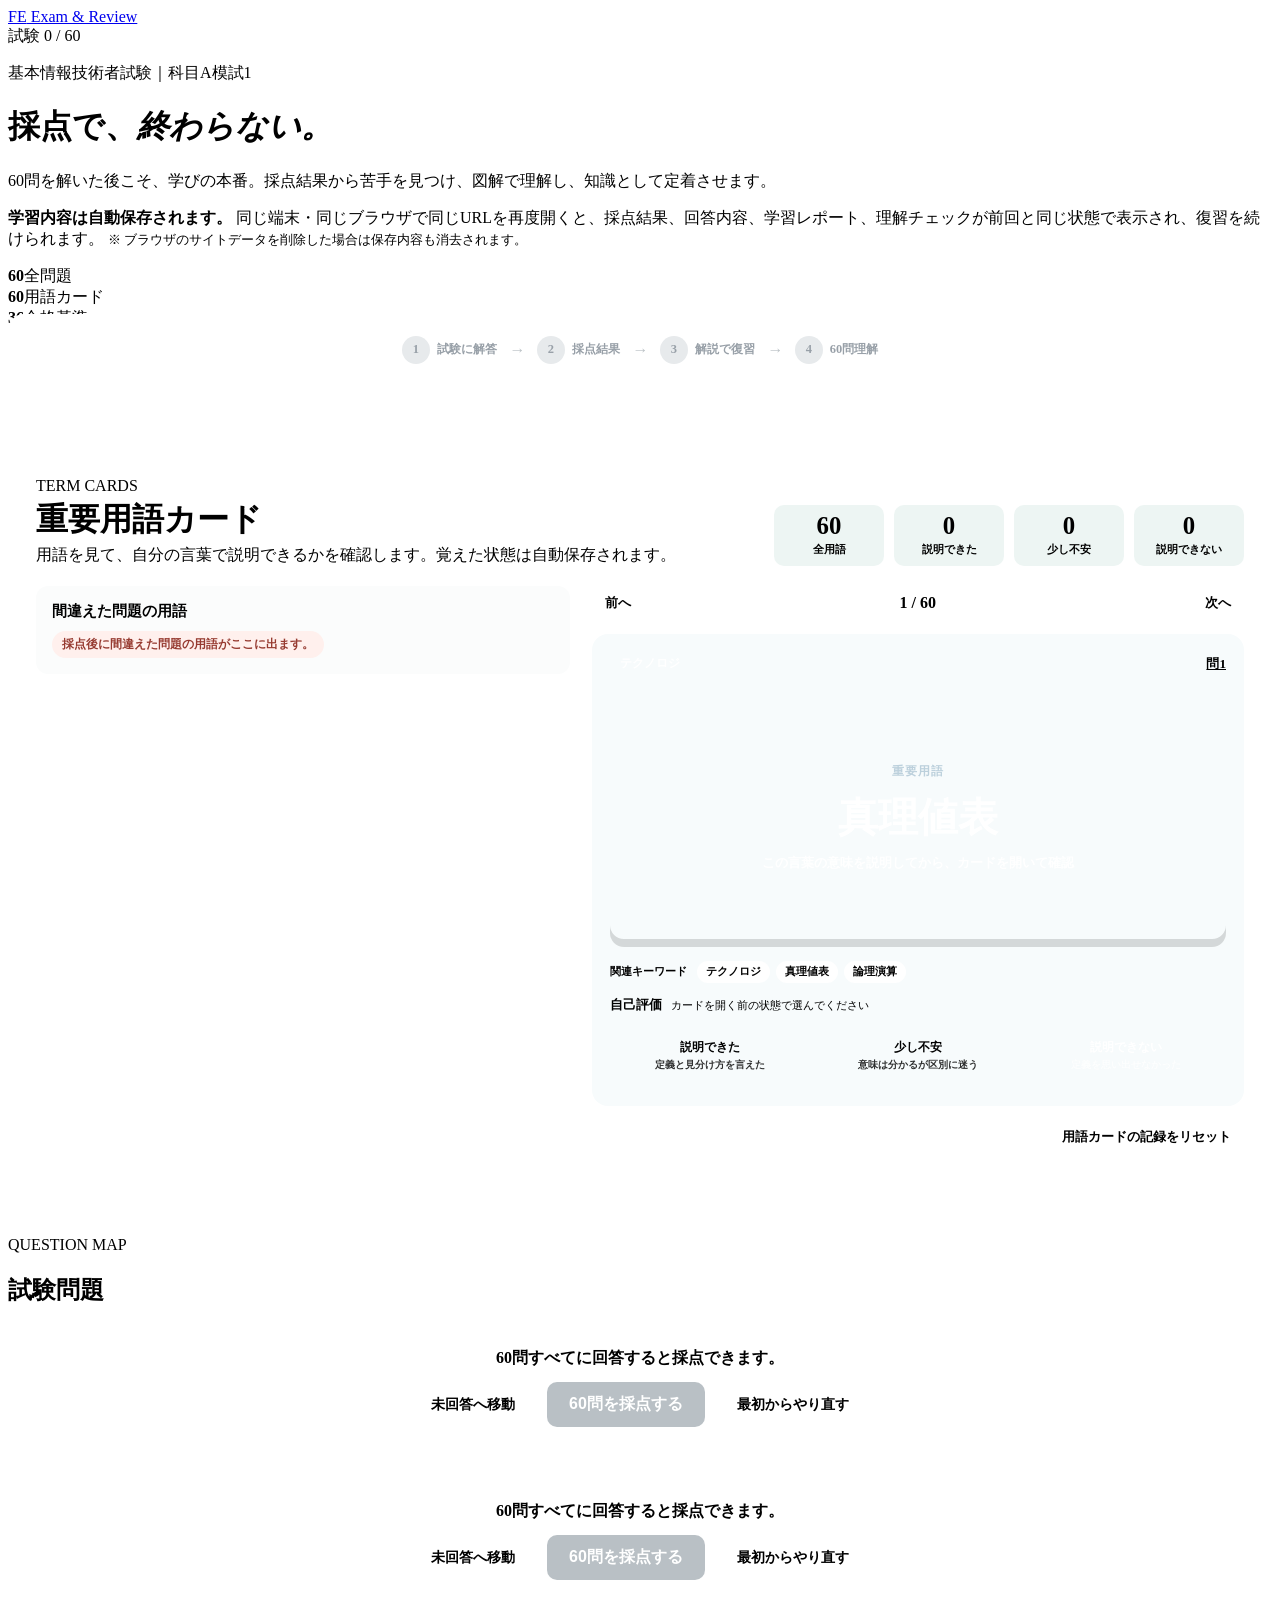
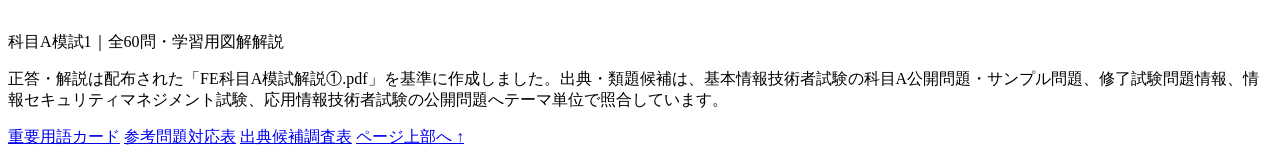
==== index.html @ b124db98 "Add files via upload" ====
<!doctype html>
<html lang="ja">
<head>
  <meta charset="utf-8">
  <meta name="viewport" content="width=device-width, initial-scale=1">
  <meta name="description" content="科目A模試1・全60問の試験演習、図解解説、重要用語カード、出典分析">
  <meta property="og:image" content="/og.png">
  <meta name="twitter:card" content="summary_large_image">
  <title>科目A模試1｜試験＆図解復習</title>
  <link rel="stylesheet" href="styles.css?v=20260730-1">
  <link rel="stylesheet" href="visuals.css?v=20260730-1">
  <link rel="stylesheet" href="flow.css?v=20260730-1">
  <link rel="stylesheet" href="report.css?v=20260730-1">
  <link rel="stylesheet" href="terms.css?v=20260730-1">
</head>
<body>
  <header class="hero">
    <nav class="topbar">
      <a class="brand" href="#top"><span>FE</span> Exam & Review</a>
      <div class="progress-wrap" aria-label="進捗">
        <span id="progressText">試験 0 / 60</span>
        <div class="progress"><i id="progressBar"></i></div>
      </div>
    </nav>
    <div class="hero-inner" id="top">
      <p class="eyebrow">基本情報技術者試験｜科目A模試1</p>
      <h1>採点で、<em>終わらない。</em></h1>
      <p class="lead">60問を解いた後こそ、学びの本番。採点結果から苦手を見つけ、図解で理解し、知識として定着させます。</p>
      <p class="save-note">
        <strong>学習内容は自動保存されます。</strong>
        同じ端末・同じブラウザで同じURLを再度開くと、採点結果、回答内容、学習レポート、理解チェックが前回と同じ状態で表示され、復習を続けられます。
        <small>※ ブラウザのサイトデータを削除した場合は保存内容も消去されます。</small>
      </p>
      <div class="hero-stats">
        <div><strong>60</strong><span>全問題</span></div>
        <div><strong>60</strong><span>用語カード</span></div>
        <div><strong>36</strong><span>合格基準</span></div>
        <div><strong>90</strong><span>試験時間（分）</span></div>
      </div>
    </div>
  </header>

  <main>
    <section id="resultsTop" class="phase-panel">
      <div id="phaseSteps" class="phase-steps">
        <div data-step="exam"><b>1</b><span>試験に解答</span></div>
        <i>→</i>
        <div data-step="score"><b>2</b><span>採点結果</span></div>
        <i>→</i>
        <div data-step="review"><b>3</b><span>解説で復習</span></div>
        <i>→</i>
        <div data-step="complete"><b>4</b><span>60問理解</span></div>
      </div>
      <div id="phaseMessage" class="phase-message"></div>
      <div class="phase-actions retry-grade-area" hidden>
        <button class="primary" type="button" data-action="retry-grade">再回答を採点する</button>
      </div>
      <div id="scoreSummary" class="score-summary" hidden></div>
      <div id="answerLegend" class="answer-legend" hidden>
        <span><i class="correct"></i>緑：正解</span>
        <span><i class="wrong"></i>赤：不正解</span>
        <span><i class="understood"></i>枠線：理解チェック済み</span>
      </div>
    </section>

    <section id="learningReport" class="learning-report" hidden>
      <div class="report-heading">
        <p class="section-kicker">FIRST ATTEMPT REPORT</p>
        <h2>初回採点の学習レポート</h2>
        <p id="reportDate"></p>
      </div>
      <div class="report-grid">
        <section><h3>分野別正答率</h3><div id="fieldStats" class="field-stats"></div></section>
        <section class="strength-card"><h3>得意分野・苦手分野</h3><div id="strengthWeakness"></div></section>
      </div>
      <section class="retest-card">
        <h3>1週間後にもう一度解きたい問題</h3>
        <p id="retestDate"></p>
        <div id="retestQuestions" class="retest-questions"></div>
      </section>
      <section class="keywords-card">
        <h3>この試験問題で覚えたい重要ワード</h3>
        <div id="importantWords" class="important-words"></div>
      </section>
    </section>

    <section id="reviewToolbar" class="toolbar" aria-label="復習問題の絞り込み" hidden>
      <label class="search"><span>⌕</span><input id="searchInput" type="search" placeholder="用語・問題番号で検索"></label>
      <div id="filters" class="filters"></div>
      <label class="toggle"><input id="onlyUnlearned" type="checkbox"><span>未理解だけ</span></label>
    </section>

    <section id="termLearning" class="term-learning">
      <div class="term-head">
        <div>
          <p class="section-kicker">TERM CARDS</p>
          <h2>重要用語カード</h2>
          <p>用語を見て、自分の言葉で説明できるかを確認します。覚えた状態は自動保存されます。</p>
        </div>
        <div id="termStats" class="term-stats" aria-label="用語カードの進捗"></div>
      </div>
      <div class="term-tools" hidden>
        <label class="search"><span>⌕</span><input id="termSearch" type="search" placeholder="用語・説明・タグで検索"></label>
        <div id="termFilters" class="term-filters"></div>
      </div>
      <div class="term-layout">
        <aside class="term-side">
          <section class="term-weak">
            <h3>間違えた問題の用語</h3>
            <div id="termWeakLinks" class="term-weak-links"></div>
          </section>
        </aside>
        <section class="term-study" aria-label="用語カード学習">
          <div class="term-nav">
            <button id="termPrev" type="button">前へ</button>
            <span id="termPosition"></span>
            <button id="termNext" type="button">次へ</button>
          </div>
          <div id="termCard" class="term-card"></div>
          <button id="termReset" class="term-reset" type="button">用語カードの記録をリセット</button>
        </section>
      </div>
    </section>

    <section class="overview">
      <div><p class="section-kicker">QUESTION MAP</p><h2 id="listTitle">試験問題</h2></div>
      <div id="questionMap" class="question-map" aria-label="問題番号一覧"></div>
    </section>

    <section class="exam-control-area" data-exam-controls>
      <p data-exam-message>60問すべてに回答すると採点できます。</p>
      <div class="exam-control-buttons">
        <button type="button" data-action="unanswered">未回答へ移動</button>
        <button class="primary" type="button" data-action="submit" disabled>60問を採点する</button>
        <button type="button" data-action="reset">最初からやり直す</button>
      </div>
    </section>

    <section id="questions" class="questions"></section>
    <p id="emptyState" class="empty" hidden>条件に一致する問題がありません。</p>
    <section class="exam-control-area retry-grade-area" hidden>
      <p>再回答を選び終えたら採点してください。</p>
      <div class="exam-control-buttons">
        <button class="primary" type="button" data-action="retry-grade">再回答を採点する</button>
      </div>
    </section>
    <section class="exam-control-area" data-exam-controls>
      <p data-exam-message>60問すべてに回答すると採点できます。</p>
      <div class="exam-control-buttons">
        <button type="button" data-action="unanswered">未回答へ移動</button>
        <button class="primary" type="button" data-action="submit" disabled>60問を採点する</button>
        <button type="button" data-action="reset">最初からやり直す</button>
      </div>
    </section>
  </main>

  <footer>
    <div class="footer-notes">
      <p>科目A模試1｜全60問・学習用図解解説</p>
      <p class="source-note">正答・解説は配布された「FE科目A模試解説①.pdf」を基準に作成しました。出典・類題候補は、基本情報技術者試験の科目A公開問題・サンプル問題、修了試験問題情報、情報セキュリティマネジメント試験、応用情報技術者試験の公開問題へテーマ単位で照合しています。</p>
    </div>
    <div class="footer-links">
      <a href="#termLearning">重要用語カード</a>
      <a href="reference-map.html">参考問題対応表</a>
      <a href="source-map.html">出典候補調査表</a>
      <a href="#top">ページ上部へ ↑</a>
    </div>
  </footer>

  <template id="questionTemplate">
    <article class="question-card">
      <div class="card-head">
        <div class="number"></div>
        <div class="heading"><p class="meta"></p><h2></h2></div>
        <label class="understand-check"><input type="checkbox"><span>理解できた</span></label>
      </div>
      <section class="problem-panel">
        <div class="problem-label"><span>問題</span><small>問題文・選択肢・図表</small></div>
        <img loading="lazy" alt="">
      </section>
      <fieldset class="answer-input">
        <legend>あなたの解答</legend>
        <label><input type="radio" value="ア"><span>ア</span></label>
        <label><input type="radio" value="イ"><span>イ</span></label>
        <label><input type="radio" value="ウ"><span>ウ</span></label>
        <label><input type="radio" value="エ"><span>エ</span></label>
      </fieldset>
      <div class="result-line"></div>
      <section class="review-content">
        <div class="answer-strip"><span>正解</span><strong></strong><p></p></div>
        <div class="card-grid">
          <div class="explanation">
            <h3>なぜこの答えになる？</h3>
            <p class="summary"></p>
            <ol class="reasoning"></ol>
            <div class="trap"><h3>ひっかけポイント</h3><p></p></div>
          </div>
          <figure class="visual"><div class="diagram"></div><figcaption></figcaption></figure>
        </div>
      </section>
    </article>
  </template>

  <dialog id="confirmDialog" class="confirm-dialog">
    <h2>60問を採点しますか？</h2>
    <p>採点後、初回に間違えた問題は正答を隠したまま再回答できます。解説はボタンで確認でき、再回答の正誤はその場では表示しません。</p>
    <div><button id="cancelSubmit" type="button">戻る</button><button id="confirmSubmit" class="primary" type="button">採点する</button></div>
  </dialog>

  <script src="questions.js?v=20260730-1"></script>
  <script src="terms.js?v=20260730-1"></script>
  <script src="app.js?v=20260730-1"></script>
  <script src="terms-ui.js?v=20260730-1"></script>
  <script src="learning.js?v=20260730-1"></script>
</body>
</html>
---- visuals.css ----
.markov-calc{height:220px;display:grid;align-content:center;gap:8px}.markov-route{display:grid;grid-template-columns:45px 1fr 45px 1fr 45px;align-items:center;text-align:center}.markov-route span,.markov-route b,.markov-route strong{padding:5px;border-radius:50%;background:#fff;font-size:.68rem}.markov-route strong{background:var(--yellow)}.markov-route i{border-top:3px solid var(--blue)}.markov-rule{text-align:center;font-size:.68rem}.markov-rule em{font-style:normal;color:var(--coral);font-size:1.2rem;font-weight:bold}
.dfs-tree{height:220px;display:grid;align-content:center;gap:12px;text-align:center}.dfs-level{display:flex;justify-content:space-around;align-items:center}.dfs-level b,.dfs-level span,.dfs-level i{background:#fff;border:2px solid var(--navy);border-radius:50%;min-width:34px;min-height:34px;display:grid;place-items:center;font-style:normal;font-size:.65rem;padding:4px}.dfs-level span{border-radius:8px}.dfs-level .target{background:var(--yellow);border-color:var(--coral);border-radius:8px}.dfs-tree small{color:var(--muted)}
.seven-seg{height:220px;display:flex;align-items:center;justify-content:space-around}.binary{display:grid;text-align:center;gap:5px}.binary span{font-size:1.2rem;font-weight:bold}.binary b{background:#fff;padding:8px;font-family:Consolas,monospace}.binary small{font-size:.62rem;color:var(--coral)}.seg-display{width:90px;height:160px;position:relative}.seg-display i{position:absolute;background:var(--navy);border-radius:5px}.seg-display .a,.seg-display .g,.seg-display .d{width:55px;height:9px;left:18px}.seg-display .a{top:8px}.seg-display .g{top:75px}.seg-display .d{bottom:8px}.seg-display .b,.seg-display .c,.seg-display .e,.seg-display .f{width:9px;height:55px}.seg-display .b{right:7px;top:17px}.seg-display .c{right:7px;bottom:17px}.seg-display .e{left:7px;bottom:17px}.seg-display .f{left:7px;top:17px}.seg-display em{position:absolute;bottom:-18px;width:150px;left:-30px;font-size:.62rem}
.dfd-legend{height:220px;display:grid;grid-template-columns:1fr 1fr;gap:8px;align-content:center}.dfd-legend>div{display:grid;grid-template-columns:1fr 1fr;align-items:center;gap:5px}.dfd-legend span{display:grid;place-items:center;background:#fff;padding:8px;font-size:.65rem}.dfd-legend small{font-size:.62rem}.dfd-process{border-radius:50%;border:2px solid var(--navy)}.dfd-store{border-top:3px double var(--navy);border-bottom:3px double var(--navy)}.dfd-flow{color:var(--blue);font-weight:bold}.dfd-legend strong{grid-column:1/-1;text-align:center;font-size:.67rem;color:var(--coral)}
.critical-path{height:220px;display:grid;align-content:center;gap:7px}.cp-row{display:grid;grid-template-columns:48px 1fr 75px;align-items:center;gap:5px;font-size:.62rem}.cp-row i{display:block;width:var(--w);border-top:8px solid var(--blue);border-radius:9px}.cp-row b{color:var(--coral)}.cp-row.after{grid-template-columns:48px 1fr 1fr 75px}.cp-row.after i{border-color:var(--coral)}.cp-action{background:#fff;padding:6px;border-radius:5px;font-size:.64rem;text-align:center}
.availability{height:220px;display:flex;align-items:center;justify-content:center;gap:8px;position:relative}.availability div{background:#fff;padding:12px;border-radius:8px;text-align:center}.availability span{display:block;font-size:.65rem}.availability b{font-size:1.05rem}.availability em{font-size:1.3rem;color:var(--coral);font-style:normal}.availability strong{position:absolute;bottom:30px;color:var(--navy)}.availability small{position:absolute;bottom:5px}
.ppm{height:220px;display:grid;grid-template-columns:1fr 1fr;grid-template-rows:1fr 1fr;position:relative;padding:18px 8px 20px 35px}.ppm>div{display:grid;place-content:center;text-align:center;border:1px solid #fff;font-size:.68rem;font-weight:bold}.ppm small{font-weight:normal}.ppm em{color:var(--coral);font-style:normal;font-weight:bold}.ppm .star{background:#f4c95d}.ppm .question{background:#f7b0a8}.ppm .cash{background:#86c9b9}.ppm .dog{background:#dce1e5}.axis-y{position:absolute;left:-35px;top:92px;transform:rotate(-90deg);font-size:.6rem}.axis-x{position:absolute;bottom:0;left:70px;font-size:.6rem}
.bmc{height:220px;display:grid;grid-template-columns:repeat(5,1fr);grid-template-rows:1fr 42px;gap:3px;align-content:center;position:relative;padding-bottom:25px}.bmc>div{background:#fff;border:1px solid var(--navy);padding:6px;font-size:.58rem;display:grid;place-content:center;text-align:center}.bmc .value{background:var(--yellow);font-weight:bold}.bmc .wide{grid-column:span 2}.bmc .revenue{grid-column:span 3;background:#dff4ed}.bmc strong{position:absolute;bottom:1px;width:100%;text-align:center;font-size:.58rem}
.moving-average{height:220px;display:grid;align-content:center;gap:8px}.ma-window{display:grid;grid-template-columns:50px 1fr 125px;align-items:center;font-size:.62rem}.ma-window i{width:var(--w);border-top:11px solid var(--blue)}.ma-window b{font-size:.6rem}.ma-window.best{background:#fff;padding:5px;border-radius:6px}.ma-window.best i{border-color:var(--coral)}.moving-average small{text-align:center}
.pareto{height:220px;position:relative;padding:20px 15px 35px}.pareto .bars{height:150px;display:flex;align-items:flex-end;gap:10px;border-left:2px solid var(--navy);border-bottom:2px solid var(--navy);padding:0 8px}.pareto .bars i{height:var(--h);flex:1;background:var(--blue)}.pareto svg{position:absolute;left:15px;top:20px;width:calc(100% - 30px);height:150px}.pareto polyline{fill:none;stroke:var(--coral);stroke-width:5}.pareto span,.pareto b{position:absolute;bottom:12px;font-size:.57rem}.pareto span{left:15px;color:var(--blue)}.pareto b{right:15px;color:var(--coral)}
.rich-formula{gap:8px}.rich-formula em{display:inline-block;font-style:normal;background:#fff;border:1px solid var(--line);border-radius:999px;padding:4px 10px;margin:0 3px;font-size:.68rem;color:var(--blue);font-weight:800}
.v-detail{min-height:300px;display:grid;grid-template-columns:minmax(230px,1fr) minmax(210px,.72fr);gap:14px;align-items:stretch}.v-detail-main{background:#edf5f3;border-radius:12px;display:grid;place-items:center;min-width:0;overflow:hidden}.v-detail-main>.v-flow,.v-detail-main>.v-compare,.v-detail-main>.v-formula,.v-detail-main>.v-stack,.v-detail-main>.v-cycle,.v-detail-main>.mini-table,.v-detail-main>.v-cardset,.v-detail-main>.v-layers,.v-detail-main>.v-grid,.v-detail-main>.bell-curve,.v-detail-main>.s-curve{width:100%;height:100%;min-height:260px}.v-detail-side{background:#fff;border:1px solid var(--line);border-radius:12px;padding:13px;display:grid;gap:10px;align-content:start}.v-detail-title span{display:inline-block;background:var(--navy);color:#fff;border-radius:999px;padding:3px 9px;font-size:.62rem;font-weight:900}.v-detail-title strong{display:block;margin-top:7px;font-size:1rem;line-height:1.35;color:var(--navy)}.v-detail-side ol{margin:0;padding-left:1.35em;font-size:.7rem;line-height:1.65}.v-detail-side li{margin:.2em 0}.v-detail-cue,.v-detail-trap{border-radius:9px;padding:9px 10px}.v-detail-cue{background:#fff8e1}.v-detail-trap{background:#fff0ed}.v-detail-cue b,.v-detail-trap b{display:block;font-size:.66rem;color:var(--navy);margin-bottom:3px}.v-detail-cue p,.v-detail-trap p{margin:0;font-size:.68rem;line-height:1.55;color:#4d5964}.v-detail-chips{display:flex;flex-wrap:wrap;gap:5px}.v-detail-chips i{font-style:normal;background:#edf5f3;border:1px solid var(--line);border-radius:999px;padding:3px 7px;font-size:.61rem;font-weight:800;color:var(--blue)}
.mini-table{height:220px;display:grid;place-items:center}.mini-table table{width:100%;border-collapse:separate;border-spacing:4px;font-size:.68rem}.mini-table th,.mini-table td{background:#fff;border:1px solid var(--line);border-radius:6px;padding:7px;text-align:center;line-height:1.45}.mini-table th{background:var(--navy);color:#fff}.mini-table td:last-child{font-weight:800;color:var(--blue)}
.v-cardset{height:220px;display:grid;grid-template-columns:repeat(auto-fit,minmax(92px,1fr));gap:8px;align-content:center}.v-cardset section{background:#fff;border:1px solid var(--line);border-top:5px solid var(--blue);border-radius:8px;padding:10px;min-height:86px;display:flex;flex-direction:column;justify-content:center;text-align:center}.v-cardset section.focus,.v-cardset section:last-child{border-top-color:var(--coral);background:#fff8e1}.v-cardset b{font-size:.78rem;color:var(--navy)}.v-cardset p{font-size:.66rem;line-height:1.55;margin:7px 0 0;color:var(--muted)}
.v-layers{height:220px;display:grid;align-content:center;gap:7px}.v-layers div{background:#fff;border:1px solid var(--line);border-left:7px solid var(--blue);border-radius:7px;padding:8px 12px;text-align:center;font-size:.74rem;font-weight:800}.v-layers div.focus{background:var(--yellow);border-left-color:var(--coral)}
.v-grid{height:220px;display:grid;grid-template-columns:1fr 1fr;gap:8px;align-content:center}.v-grid div{min-height:70px;background:#fff;border:1px solid var(--line);border-radius:8px;display:grid;place-items:center;text-align:center;padding:8px;font-size:.72rem;font-weight:800}.v-grid div:nth-child(2){background:var(--yellow);box-shadow:0 0 0 3px #fff inset}
.bell-curve,.s-curve{height:220px;display:grid;place-items:center;text-align:center;position:relative}.bell-curve svg,.s-curve svg{width:95%;height:150px}.bell-curve path,.s-curve path{fill:none;stroke:var(--blue);stroke-width:7;stroke-linecap:round}.bell-curve line{stroke:var(--coral);stroke-width:4;stroke-dasharray:6 6}.bell-curve b{position:absolute;top:96px;left:50%;transform:translateX(-50%);background:var(--yellow);border-radius:999px;padding:5px 12px;font-size:.72rem}.bell-curve span,.s-curve span{font-size:.72rem;color:var(--muted);font-weight:800}.s-curve path+path{stroke:var(--coral);stroke-width:5}
@media(max-width:980px){.v-detail{grid-template-columns:1fr}.v-detail-main>.v-flow,.v-detail-main>.v-compare,.v-detail-main>.v-formula,.v-detail-main>.v-stack,.v-detail-main>.v-cycle,.v-detail-main>.mini-table,.v-detail-main>.v-cardset,.v-detail-main>.v-layers,.v-detail-main>.v-grid,.v-detail-main>.bell-curve,.v-detail-main>.s-curve{min-height:220px}}
@media(max-width:820px){.v-cardset{grid-template-columns:1fr 1fr}.mini-table table{font-size:.6rem}.mini-table th,.mini-table td{padding:5px}.v-grid div{font-size:.66rem}.v-detail-side ol{font-size:.66rem}}
.mini-badge{display:inline-grid;place-items:center;background:#fff;border:1px solid var(--line);border-radius:999px;padding:8px 12px;margin:3px;font-weight:900;color:var(--navy)}.mini-badge.repeat{background:var(--yellow);color:var(--navy)}
.tree-diagram{width:100%;height:100%;min-height:260px;display:grid;align-content:center;gap:8px;text-align:center;padding:12px}.tree-row{display:flex;justify-content:center;gap:42px}.tree-row span,.tree-row b{width:42px;height:42px;border:2px solid var(--navy);background:#fff;border-radius:50%;display:grid;place-items:center;font-weight:900}.tree-row.leaves b{background:#dff4ed;border-color:var(--mint)}.tree-row.root span{background:var(--yellow);border-color:var(--coral)}.tree-lines{height:28px;position:relative}.tree-lines:before,.tree-lines:after{content:"";position:absolute;top:0;border-top:2px solid var(--navy);height:28px}.tree-lines.two:before{left:38%;width:24%;border-left:2px solid var(--navy);border-right:2px solid var(--navy)}.tree-lines.four:before{left:22%;width:22%;border-left:2px solid var(--navy);border-right:2px solid var(--navy)}.tree-lines.four:after{right:22%;width:22%;border-left:2px solid var(--navy);border-right:2px solid var(--navy)}.tree-diagram p{margin:6px 0 0;font-size:.78rem}.tree-diagram strong{color:var(--coral)}
.stack-visual{height:100%;min-height:260px;display:flex;align-items:center;justify-content:center;gap:22px}.stack-box{width:110px;border:3px solid var(--navy);border-top:0;display:flex;flex-direction:column;align-items:stretch;gap:5px;padding:6px;background:#fff}.stack-box b{background:var(--blue);color:#fff;padding:9px;text-align:center}.stack-box b:first-of-type{background:var(--coral)}.stack-box span{font-size:.64rem;color:var(--muted);text-align:center}.stack-note{max-width:150px}.stack-note strong{display:inline-block;background:var(--yellow);padding:8px 12px;border-radius:999px;color:var(--navy)}.stack-note p{font-size:.72rem;line-height:1.6}
.regex-visual{height:100%;min-height:260px;display:grid;place-content:center;text-align:center;gap:12px}.regex-visual code{display:inline-block;background:#fff;border:1px solid var(--line);border-radius:8px;padding:10px 14px;font-family:Consolas,monospace;font-weight:900;color:var(--blue)}.regex-visual small{color:var(--muted);font-weight:800}
.sql-visual{height:100%;min-height:260px;display:grid;grid-template-columns:1fr auto 1fr;align-items:center;gap:12px;text-align:center;padding:16px}.sql-visual div{background:#fff;border:1px solid var(--line);border-radius:10px;padding:16px}.sql-visual .empty{background:#fff0ed;border-color:#f6b0a8}.sql-visual span{display:block;margin-top:6px;color:var(--muted);font-size:.72rem}.sql-visual i{font-style:normal;color:var(--blue);font-weight:900}.sql-visual strong{grid-column:1/-1;background:var(--yellow);border-radius:999px;padding:9px;color:var(--navy)}
.lifecycle-visual{width:100%;height:100%;min-height:260px;display:grid;align-content:center;text-align:center;padding:12px}.lifecycle-visual svg{width:100%;height:165px}.lifecycle-visual path{fill:none;stroke:var(--blue);stroke-width:7;stroke-linecap:round}.lifecycle-visual line{stroke:var(--coral);stroke-width:2;stroke-dasharray:5 5}.lifecycle-visual div{display:grid;grid-template-columns:repeat(4,1fr);gap:6px}.lifecycle-visual span{background:#fff;border:1px solid var(--line);border-radius:999px;padding:5px;font-size:.67rem;font-weight:900}
@media(max-width:560px){.tree-row{gap:24px}.tree-row span,.tree-row b{width:34px;height:34px}.stack-visual{flex-direction:column}.sql-visual{grid-template-columns:1fr}.sql-visual i{transform:rotate(90deg)}}

/* Question-specific explanation visuals */
.pv-node{display:inline-grid;place-items:center;min-width:76px;min-height:48px;padding:8px 12px;border:2px solid var(--navy);border-radius:10px;background:#fff;color:var(--navy);font-size:.72rem;font-weight:900;text-align:center}
.pv-node.accent,.pv-cards .accent,.pv-compare .accent{background:var(--yellow);border-color:var(--coral)}
.pv-arrow{width:34px;border-top:3px solid var(--blue);position:relative}.pv-arrow:after{content:"";position:absolute;right:-2px;top:-6px;border-left:8px solid var(--blue);border-top:5px solid transparent;border-bottom:5px solid transparent}.pv-arrow small{position:absolute;top:5px;width:80px;left:-22px;font-style:normal;font-size:.55rem}
.pv-chain{display:flex;align-items:center;justify-content:center;gap:5px;flex-wrap:wrap}.pv-topic,.pv-equation,.pv-sort,.pv-ladder,.pv-compare,.pv-critical,.pv-quadrants,.pv-position,.pv-graph,.pv-abc,.pv-interval{width:100%;height:100%;min-height:280px;padding:18px;display:grid;place-content:center;text-align:center;gap:16px}
.pv-topic p,.pv-equation p,.pv-sort p,.pv-ladder p,.pv-compare p,.pv-critical p,.pv-quadrants p,.pv-position p,.pv-graph p,.pv-abc p,.pv-interval p{margin:0;color:var(--muted);font-size:.7rem;font-weight:800}
.pv-cards{display:flex;justify-content:center;gap:7px;flex-wrap:wrap}.pv-cards span{background:#fff;border:1px solid var(--line);border-radius:999px;padding:6px 10px;font-size:.68rem;font-weight:800}.pv-equation strong{font:900 1.35rem Consolas,monospace;color:var(--navy);background:#fff;padding:14px;border-radius:10px}.pv-equation>b{color:var(--coral)}
.pv-bell{height:280px;width:100%;position:relative;padding:28px 18px}.pv-bell svg{width:100%;height:180px}.pv-bell path{fill:none;stroke:var(--blue);stroke-width:7}.pv-bell line{stroke:var(--coral);stroke-width:3;stroke-dasharray:6 5}.pv-bell b{position:absolute;top:100px;left:50%;transform:translateX(-50%);background:var(--yellow);padding:5px 12px;border-radius:999px}.pv-bell span{position:relative;display:inline-block;width:49%;text-align:center;font-size:.65rem}.pv-bell em{display:block;text-align:center;color:var(--coral);font-style:normal;font-weight:900}
.pv-sort>div{display:flex;justify-content:center;gap:5px}.pv-sort .pv-node{min-width:34px;min-height:38px;padding:5px}.pv-sort>i{font-style:normal;color:var(--coral);font-weight:900}
.pv-ladder{grid-template-columns:repeat(auto-fit,minmax(80px,1fr));align-content:center}.pv-ladder span{background:#fff;border-top:6px solid var(--blue);border-radius:8px;padding:12px 6px;font-size:.66rem;font-weight:900}.pv-ladder span.accent{background:var(--yellow);border-color:var(--coral)}.pv-ladder b,.pv-ladder p{grid-column:1/-1}
.pv-compare{grid-template-columns:1fr auto 1fr;align-items:center}.pv-compare section{min-height:110px;background:#fff;border:2px solid var(--blue);border-radius:12px;padding:14px;display:grid;place-content:center;gap:8px}.pv-compare section span{font-size:.68rem}.pv-compare>i{font-size:1.6rem;font-style:normal;color:var(--coral)}.pv-compare p{grid-column:1/-1}
.pv-quadrants{grid-template-columns:1fr 1fr}.pv-quadrants span{background:#fff;border:2px solid var(--blue);border-radius:9px;padding:12px;font-size:.68rem;font-weight:900}.pv-quadrants b,.pv-quadrants p{grid-column:1/-1}
.pv-critical{grid-template-columns:auto 1fr auto 1fr auto;align-items:center}.pv-critical>div{display:grid;gap:5px}.pv-critical>div span{background:#fff;border:2px solid var(--blue);border-radius:999px;padding:5px;font-size:.62rem}.pv-critical p{grid-column:1/-1}
.pv-position{position:relative;display:block}.pv-position .x,.pv-position .y{position:absolute;background:var(--navy)}.pv-position .x{height:2px;width:78%;left:11%;top:50%}.pv-position .y{width:2px;height:72%;left:50%;top:12%}.pv-position .pv-node{position:absolute;min-width:45px;min-height:36px}.pv-position .a{left:27%;top:28%}.pv-position .b{right:24%;top:36%}.pv-position .c{left:46%;bottom:20%}.pv-position small{position:absolute;font-size:.6rem}.pv-position small:first-of-type{top:8%;left:52%}.pv-position small:nth-of-type(2){bottom:44%;left:8%}.pv-position p{position:absolute;bottom:4px;width:100%;left:0}
.pv-graph{position:relative}.pv-graph svg{width:100%;height:190px}.pv-graph line{stroke:var(--navy);stroke-width:3}.pv-graph .sales{stroke:var(--blue);stroke-width:5}.pv-graph .cost-a{stroke:var(--coral);stroke-width:4}.pv-graph .cost-b{stroke:var(--mint);stroke-width:4}.pv-graph circle{fill:var(--yellow);stroke:var(--navy);stroke-width:3}.pv-graph b{position:absolute;top:45%;left:50%;background:#fff;padding:4px 8px;border-radius:6px}
.pv-abc{grid-template-columns:3fr 2fr 1fr;align-items:end}.pv-abc span{display:grid;place-items:center;padding:12px 5px;color:#fff;font-weight:900}.pv-abc .a{height:145px;background:var(--coral)}.pv-abc .b{height:105px;background:var(--blue)}.pv-abc .c{height:70px;background:var(--mint)}.pv-abc b,.pv-abc p{grid-column:1/-1}
.pv-interval>div{display:flex;align-items:center}.pv-interval i{height:8px;flex:1;background:#ccd8e2}.pv-interval i.active{background:var(--coral)}.pv-interval b{background:#fff;border:2px solid var(--navy);border-radius:50%;width:38px;height:38px;display:grid;place-items:center}
@media(max-width:680px){.pv-chain{flex-direction:column}.pv-arrow{transform:rotate(90deg)}.pv-critical{grid-template-columns:1fr}.pv-compare{grid-template-columns:1fr}.pv-compare p{grid-column:1}.pv-abc{grid-template-columns:1fr 1fr 1fr}.pv-topic,.pv-equation,.pv-sort,.pv-ladder,.pv-compare,.pv-critical,.pv-quadrants,.pv-position,.pv-graph,.pv-abc,.pv-interval{min-height:240px;padding:12px}}

/* Keep explanation diagrams from being squeezed behind their notes. */
.card-grid{grid-template-columns:1fr!important;gap:22px!important}
.visual{display:block!important;min-height:0!important;overflow:visible!important}
.diagram{min-height:0!important;overflow:visible!important}
.diagram>.v-detail{width:100%;min-height:0;align-items:start}
.v-detail-main{min-height:280px}
.v-detail-side{min-width:0}
.v-detail-main>.v-flow,
.v-detail-main>.v-compare,
.v-detail-main>.v-formula,
.v-detail-main>.v-stack,
.v-detail-main>.v-cycle,
.v-detail-main>.mini-table,
.v-detail-main>.v-cardset,
.v-detail-main>.v-layers,
.v-detail-main>.v-grid,
.v-detail-main>.bell-curve,
.v-detail-main>.s-curve,
.v-detail-main>.tree-diagram,
.v-detail-main>.stack-visual,
.v-detail-main>.regex-visual,
.v-detail-main>.sql-visual,
.v-detail-main>.lifecycle-visual,
.v-detail-main>.pareto{width:100%;min-height:280px}
@media(max-width:680px){.v-detail{grid-template-columns:1fr!important}.v-detail-main{min-height:240px}.v-detail-main>*{min-height:240px!important}}
.memory-card{position:relative;overflow:hidden;padding:13px 14px 12px 48px;border:2px solid #efc14b;border-radius:12px;background:linear-gradient(135deg,#fff9dc,#fff 72%);box-shadow:0 5px 0 #ead996}.memory-card:before{content:"!";position:absolute;left:12px;top:15px;display:grid;place-items:center;width:27px;height:27px;border-radius:50%;background:var(--yellow);color:var(--navy);font-weight:1000}.memory-card small{display:block;color:#9a6500;font-size:.58rem;font-weight:900;letter-spacing:.12em}.memory-card strong{display:block;margin-top:2px;color:var(--navy);font-size:.82rem;line-height:1.45}.memory-card p{margin:4px 0 0;color:#675c42;font-size:.65rem;line-height:1.45}.v-detail-main{position:relative;background-image:radial-gradient(circle at 14px 14px,rgba(23,105,170,.10) 2px,transparent 2.5px);background-size:28px 28px}.v-detail-main:before{content:"VISUAL NOTE";position:absolute;z-index:2;left:10px;top:10px;padding:3px 8px;border-radius:999px;background:rgba(18,53,99,.08);color:var(--navy);font:800 .52rem/1.4 Consolas,monospace;letter-spacing:.12em}.pv-node{box-shadow:0 5px 0 rgba(18,53,99,.12)}.pv-node.accent{box-shadow:0 5px 0 rgba(239,111,97,.22)}.pv-hub,.pv-ribbon{width:100%;min-height:280px;padding:32px 22px 20px;display:grid;place-content:center;gap:18px;text-align:center}.pv-hub>strong{justify-self:center;display:grid;place-items:center;width:112px;height:112px;padding:12px;border:7px double var(--blue);border-radius:50%;background:#fff;color:var(--navy);font-size:.78rem}.pv-hub>div{display:flex;justify-content:center;gap:8px;flex-wrap:wrap}.pv-hub span{position:relative;padding:9px 11px;border:2px solid var(--navy);border-radius:8px;background:#fff;font-size:.65rem;font-weight:900}.pv-hub span:before{content:"";position:absolute;left:50%;top:-18px;height:16px;border-left:2px dashed var(--blue)}.pv-hub span.accent{background:var(--yellow);border-color:var(--coral)}.pv-hub p,.pv-ribbon p{margin:0;color:var(--muted);font-size:.68rem;font-weight:800}.pv-ribbon{grid-template-columns:repeat(auto-fit,minmax(90px,1fr));align-items:stretch}.pv-ribbon section{position:relative;min-height:90px;padding:20px 9px 10px;border-radius:10px;background:#fff;border-bottom:6px solid var(--blue);display:grid;place-items:center}.pv-ribbon section:not(:last-of-type):after{content:"›";position:absolute;right:-15px;top:27px;z-index:2;color:var(--coral);font-size:1.7rem;font-weight:900}.pv-ribbon i{position:absolute;top:-11px;left:50%;transform:translateX(-50%);display:grid;place-items:center;width:25px;height:25px;border-radius:50%;background:var(--navy);color:#fff;font-style:normal;font-size:.62rem;font-weight:900}.pv-ribbon b{font-size:.68rem}.pv-ribbon p{grid-column:1/-1}@media(max-width:680px){.pv-ribbon{grid-template-columns:1fr 1fr}.pv-ribbon section:not(:last-of-type):after{display:none}}
---- flow.css ----
[hidden]{display:none!important}.phase-panel{margin:-36px 0 45px;background:#fff;padding:22px;border-radius:16px;box-shadow:var(--shadow);position:relative;z-index:5}.phase-steps{display:flex;align-items:center;justify-content:center;gap:12px}.phase-steps>div{display:flex;align-items:center;gap:7px;color:#98a0a8;font-size:.78rem;font-weight:700}.phase-steps b{display:grid;place-items:center;width:28px;height:28px;border-radius:50%;background:#e7eaec}.phase-steps>div.active{color:var(--navy)}.phase-steps>div.active b{background:var(--yellow)}.phase-steps>div.finished b{background:var(--mint);color:var(--navy)}.phase-steps i{color:#bdc3c7}.phase-message{text-align:center;margin:18px 0 10px;font-weight:700}.phase-actions{display:flex;justify-content:center;gap:8px;flex-wrap:wrap}.phase-actions button,.confirm-dialog button{border:1px solid var(--line);background:#fff;border-radius:9px;padding:9px 15px;cursor:pointer}.phase-actions .primary,.confirm-dialog .primary{background:var(--coral);border-color:var(--coral);color:#fff;font-weight:800}.phase-actions button:disabled{opacity:.4;cursor:not-allowed}.score-summary{display:flex;justify-content:center;gap:24px;margin:15px auto;padding:15px;background:#edf5f3;border-radius:10px;max-width:550px}.score-summary div{text-align:center}.score-summary strong{display:block;font:800 1.8rem Georgia;color:var(--navy)}.answer-input{border:0;margin:18px 0;padding:0;display:flex;align-items:center;gap:10px}.answer-input legend{font-size:.75rem;font-weight:800;margin-bottom:7px}.answer-input label{cursor:pointer}.answer-input input{position:absolute;opacity:0}.answer-input span{display:grid;place-items:center;width:48px;height:42px;border:2px solid var(--line);border-radius:9px;background:#fff;font-weight:800}.answer-input input:checked+span{background:var(--navy);border-color:var(--navy);color:#fff;box-shadow:0 0 0 4px #16324f20}.result-line{display:none;margin:14px 0;padding:10px 14px;border-radius:8px;font-weight:700}.result-line.correct{display:block;background:#e1f5ee;color:#155d4a}.result-line.wrong{display:block;background:#fff0ed;color:#963a30}.review-content,.understand-check{display:none}.review-mode .review-content,.review-mode .understand-check{display:block}.review-mode .answer-input{pointer-events:none}.review-mode .answer-input span{opacity:.65}.review-mode .answer-input input:checked+span{opacity:1}.understand-check{font-size:.72rem;font-weight:800;background:#edf1f3;padding:8px 11px;border-radius:99px;cursor:pointer}.understand-check input{accent-color:var(--mint)}.question-card.understood{border-color:var(--mint);background:#fcfffe}.question-map a.answered{background:#dbe8ef;color:var(--navy)}.question-map a.correct{background:var(--mint);color:var(--navy)}.question-map a.wrong{background:#f6b0a8;color:#64261f}.completion{background:linear-gradient(135deg,var(--navy),#245a78);color:#fff;text-align:center;padding:28px;border-radius:15px}.completion strong{display:block;font:800 2.2rem Georgia;color:var(--yellow)}.confirm-dialog{border:0;border-radius:15px;padding:28px;max-width:460px}.confirm-dialog::backdrop{background:#0b1723bb}.confirm-dialog h2{margin-top:0}.confirm-dialog>div{display:flex;justify-content:flex-end;gap:8px}
@media(max-width:700px){.phase-steps{gap:5px}.phase-steps>div{display:grid;text-align:center;justify-items:center;font-size:.6rem}.phase-steps i{font-size:.7rem}.score-summary{gap:10px}.answer-input{justify-content:center}.understand-check span{display:none}}
.exam-control-area{margin:0 0 30px;padding:22px;background:#fff;border:2px solid var(--navy);border-radius:16px;text-align:center;box-shadow:var(--shadow)}.questions+.empty+.exam-control-area{margin-top:30px;margin-bottom:70px}.exam-control-area p{margin:0 0 13px;font-weight:700}.exam-control-buttons{display:flex;justify-content:center;gap:10px;flex-wrap:wrap}.exam-control-area button{border:1px solid var(--navy);border-radius:10px;padding:12px 22px;background:#fff;color:var(--navy);font-weight:800;font-size:.9rem;cursor:pointer}.exam-control-area button.primary{background:var(--coral);border-color:var(--coral);color:#fff;font-size:1rem}.exam-control-area button:disabled{background:#b9c0c5;border-color:#b9c0c5;color:#fff;cursor:not-allowed}
.review-mode .question-card.retrying .review-content,.review-mode .question-card.retrying .understand-check{display:none}.review-mode .question-card.retrying .answer-input{pointer-events:auto}.review-mode .question-card.retrying .answer-input span{opacity:1}.question-card.retrying{border-color:#f6b0a8;background:#fffaf9}.question-card.retrying .answer-input legend::after{content:"（正誤は上の採点ボタンを押した時だけ表示します）";display:block;margin-top:4px;color:#963a30;font-weight:700}
.question-card.explanation-open .review-content{display:block}.review-mode .explain-toggle{display:none}.review-mode .question-card.retrying .review-content{display:none}.explain-toggle{display:inline-flex;align-items:center;border:0;background:var(--coral);color:#fff;border-radius:999px;margin:2px 0 12px;padding:12px 18px;font-size:.9rem;font-weight:900;cursor:pointer;white-space:nowrap;box-shadow:0 8px 18px #ef6f6140,0 0 0 4px #ef6f6118;letter-spacing:.02em}.explain-toggle::before{content:"?";display:inline-grid;place-items:center;width:22px;height:22px;margin-right:7px;border-radius:50%;background:#fff;color:var(--coral);font-weight:900}.explain-toggle:hover{transform:translateY(-1px);box-shadow:0 12px 22px #ef6f6150,0 0 0 5px #ef6f611e}.question-card.explanation-open .explain-toggle{background:var(--yellow);color:var(--navy);box-shadow:0 8px 18px #f4c95d55,0 0 0 4px #f4c95d2a}.question-card.explanation-open .explain-toggle::before{content:"✓";color:var(--navy)}.explain-toggle:disabled{opacity:.45;cursor:not-allowed;transform:none}
@media(max-width:700px){.explain-toggle{width:100%;justify-content:center;padding:12px 14px;font-size:.86rem}.card-head{flex-wrap:wrap}.heading{min-width:calc(100% - 70px)}}

/* 解説ボタンは常に表示し、再回答中でも押したときだけ解説を開けるようにする */
.review-mode .explain-toggle{display:inline-flex}
.review-mode .question-card.retrying.explanation-open .review-content{display:block}
.review-mode .question-card.retrying .understand-check{display:none}
---- report.css ----
.answer-legend{display:flex;justify-content:center;gap:18px;flex-wrap:wrap;margin:10px 0;font-size:.72rem;color:var(--muted)}.answer-legend span{display:flex;align-items:center;gap:6px}.answer-legend i{width:15px;height:15px;border-radius:4px}.answer-legend .correct{background:var(--mint)}.answer-legend .wrong{background:#f6b0a8}.answer-legend .understood{background:#fff;border:3px solid var(--mint)}
.learning-report{margin-top:65px;padding:36px;background:#fff;border-radius:22px;box-shadow:var(--shadow)}.report-heading h2{margin:.1em 0}.report-heading>p:last-child{color:var(--muted)}.report-grid{display:grid;grid-template-columns:1.25fr .75fr;gap:25px}.report-grid>section,.retest-card,.keywords-card{border:1px solid var(--line);border-radius:14px;padding:20px}.field-stats{display:grid;gap:10px}.field-stats>div{display:grid;grid-template-columns:105px 1fr 42px 36px;gap:8px;align-items:center;font-size:.7rem}.field-stats>div>div{height:9px;background:#edf0f1;border-radius:9px;overflow:hidden}.field-stats i{display:block;height:100%;background:var(--blue)}.field-stats b{text-align:right}.field-stats small{color:var(--muted)}.strength-card .strength,.strength-card .weakness{padding:13px;border-radius:9px;margin-bottom:10px}.strength-card .strength{background:#e1f5ee}.strength-card .weakness{background:#fff0ed}.strength-card b,.strength-card strong,.strength-card span{display:block}.strength-card strong{font-size:1.05rem}.strength-card span{font-size:.7rem;color:var(--muted)}.strength-card p{font-size:.78rem}.retest-card,.keywords-card{margin-top:22px}.retest-card>p{color:var(--muted);font-size:.8rem}.retest-questions{display:flex;flex-wrap:wrap;gap:7px;align-items:center}.retest-questions a{background:var(--coral);color:#fff;text-decoration:none;padding:5px 10px;border-radius:99px;font-size:.72rem}.retry-wrong-btn{border:0;background:var(--navy);color:#fff;border-radius:99px;padding:7px 13px;font-size:.72rem;font-weight:800;cursor:pointer}.important-words{display:grid;gap:10px}.important-words>div{display:flex;flex-wrap:wrap;align-items:center;gap:6px}.important-words b{min-width:110px;color:var(--navy);font-size:.75rem}.important-words span,.important-words a{background:#edf5f3;border-radius:99px;padding:4px 9px;font-size:.68rem;color:var(--navy);text-decoration:none;font-weight:800}
@media(max-width:700px){.report-grid{grid-template-columns:1fr}.learning-report{padding:22px 15px}.field-stats>div{grid-template-columns:88px 1fr 38px}.field-stats small{display:none}.important-words b{width:100%}}
.learning-report{margin:0 0 45px}
---- terms.css ----
.term-learning{margin:0 0 54px;background:#fff;border:1px solid var(--line);border-radius:18px;padding:28px;box-shadow:var(--shadow)}
.term-head{display:grid;grid-template-columns:1fr auto;gap:20px;align-items:end;margin-bottom:20px}.term-head h2{font-size:2rem;margin:.1em 0}.term-head p{margin:0;color:var(--muted);max-width:760px}.term-stats{display:flex;gap:10px;flex-wrap:wrap;justify-content:flex-end}.term-stats div{min-width:86px;background:#edf5f3;border-radius:10px;padding:9px 12px;text-align:center}.term-stats strong{display:block;font:800 1.55rem/1 Georgia;color:var(--navy)}.term-stats span{font-size:.66rem;color:var(--muted);font-weight:800}
.term-tools{display:flex;gap:12px;align-items:center;flex-wrap:wrap;margin-bottom:22px}.term-tools .search{margin:0;flex:1}.term-filters{display:flex;gap:6px;flex-wrap:wrap}.term-filters button{border:0;background:#edf1f3;color:#4d5964;border-radius:99px;padding:8px 12px;cursor:pointer;font-size:.75rem;font-weight:800}.term-filters button.active{background:var(--navy);color:#fff}
.term-layout{display:grid;grid-template-columns:minmax(310px,.9fr) 1.1fr;gap:22px}.term-side{display:grid;gap:18px;align-content:start}.term-weak,.term-list-wrap{border:1px solid var(--line);border-radius:12px;padding:16px;background:#fbfcfc}.term-weak h3,.term-list-wrap h3{margin:0 0 10px;font-size:.92rem}.term-weak-links{display:flex;gap:7px;flex-wrap:wrap}.term-weak-links a,.term-weak-links span{display:inline-flex;gap:6px;align-items:center;border-radius:999px;padding:6px 10px;background:#fff0ed;color:#963a30;text-decoration:none;font-size:.72rem;font-weight:800}.term-weak-links a span{padding:0;background:transparent;color:#963a30;font-size:.64rem}
.term-list{max-height:410px;overflow:auto;display:grid;gap:7px;padding-right:4px}.term-list button{border:1px solid var(--line);background:#fff;border-radius:9px;padding:9px 10px;display:flex;justify-content:space-between;align-items:center;gap:8px;text-align:left;cursor:pointer}.term-list button b{font-size:.78rem}.term-list button span{font-size:.66rem;color:var(--muted);white-space:nowrap}.term-list button.active{border-color:var(--coral);box-shadow:0 0 0 3px #ef6f611f}.term-list button.known{background:#e1f5ee}.term-list button.shaky{background:#fff8e1}.term-list button.weak{background:#fff0ed}
.term-study{display:grid;gap:14px}.term-nav{display:flex;justify-content:space-between;align-items:center}.term-nav button,.term-reset{border:1px solid var(--navy);background:#fff;color:var(--navy);border-radius:10px;padding:8px 13px;font-weight:900;cursor:pointer}.term-nav span{font-weight:900;color:var(--muted)}.term-reset{justify-self:end;border-color:var(--line);color:var(--muted)}
.term-card{border:1px solid var(--line);border-radius:16px;background:#f7fbfc;padding:18px;min-height:430px}.term-card.known{background:#f3fbf8}.term-card.shaky{background:#fffdf2}.term-card.weak{background:#fff8f6}.term-card-top{display:flex;justify-content:space-between;align-items:center;margin-bottom:12px}.term-card-top span{background:var(--navy);color:#fff;border-radius:999px;padding:4px 10px;font-size:.72rem;font-weight:900}.term-card-top a{color:var(--blue);font-weight:900;font-size:.82rem}
.term-flip{width:100%;min-height:260px;border:0;border-radius:14px;background:var(--navy);color:#fff;padding:24px;display:grid;place-items:center;text-align:center;cursor:pointer;box-shadow:inset 0 -8px 0 #00000024}.term-face{display:grid;gap:12px;justify-items:center}.term-face.back{display:none}.term-card.flipped .front{display:none}.term-card.flipped .back{display:grid}.term-face small{font-size:.75rem;color:#bcd0dc;font-weight:900;letter-spacing:.08em}.term-face strong{font-size:clamp(1.55rem,4vw,2.5rem);line-height:1.25}.term-face em{font-style:normal;color:var(--yellow);font-weight:900}.term-face b{background:var(--yellow);color:var(--navy);border-radius:999px;padding:6px 12px}.term-face p{max-width:620px;margin:0;line-height:1.8}.term-face i{font-style:normal;background:#ffffff18;border-left:5px solid var(--coral);padding:10px 14px;border-radius:8px;text-align:left}
.term-tags{display:flex;gap:6px;flex-wrap:wrap;margin:14px 0}.term-tags span{background:#fff;border:1px solid var(--line);border-radius:999px;padding:4px 9px;font-size:.68rem;color:var(--muted);font-weight:800}.term-grade{display:grid;grid-template-columns:repeat(3,1fr);gap:8px}.term-grade button{border:0;border-radius:10px;padding:12px 8px;font-weight:900;cursor:pointer}.term-grade button:nth-child(1){background:var(--mint);color:var(--navy)}.term-grade button:nth-child(2){background:var(--yellow);color:var(--navy)}.term-grade button:nth-child(3){background:var(--coral);color:#fff}.term-current{margin:12px 0 0;text-align:center;font-weight:900;color:var(--muted)}.term-empty{text-align:center;color:var(--muted);padding:80px 0}
@media(max-width:900px){.term-head,.term-layout{grid-template-columns:1fr}.term-stats{justify-content:flex-start}.term-grade{grid-template-columns:1fr}.term-card{min-height:auto}}
@media(max-width:520px){.term-learning{padding:22px 15px}.term-head h2{font-size:1.45rem}.term-flip{padding:18px;min-height:240px}.term-list{max-height:260px}}
.term-face.back{width:100%;text-align:left;justify-items:stretch;gap:10px}.term-answer-title{display:flex;align-items:baseline;gap:12px;padding-bottom:10px;border-bottom:1px solid #ffffff35}.term-answer-title small,.term-answer-block small{display:block;color:#bcd0dc;font-size:.65rem;font-weight:900;letter-spacing:.06em}.term-answer-title strong{font-size:1.45rem}.term-answer-block{display:block;padding:10px 12px;border-radius:9px;background:#ffffff10}.term-answer-block small{margin-bottom:6px}.term-answer-block.cue b{display:inline-block}.term-answer-block.meaning p{max-width:none}.term-answer-block.trap{background:#ffffff12;border:1px solid #ef8f864f}.term-answer-block.trap i{display:block;background:transparent;border-left:5px solid var(--coral);padding:2px 0 2px 11px}.term-tags>b{font-size:.68rem;color:var(--navy);margin-right:4px;padding:4px 0}
.term-answer-block.clue{background:#e8f6fb;color:var(--navy);border:2px solid #80bdd5}.term-answer-block.clue small{color:#17698a}.term-answer-block.clue u{display:block;text-decoration:none;font-size:.76rem;line-height:1.65;font-weight:900}.term-grade-guide{display:flex;align-items:baseline;gap:9px;margin:8px 0}.term-grade-guide b{color:var(--navy);font-size:.8rem}.term-grade-guide span{color:var(--muted);font-size:.66rem}.term-grade button{display:grid;gap:3px;min-height:66px;align-content:center}.term-grade button strong{font-size:.78rem}.term-grade button small{font-size:.6rem;line-height:1.35;font-weight:700;opacity:.82}
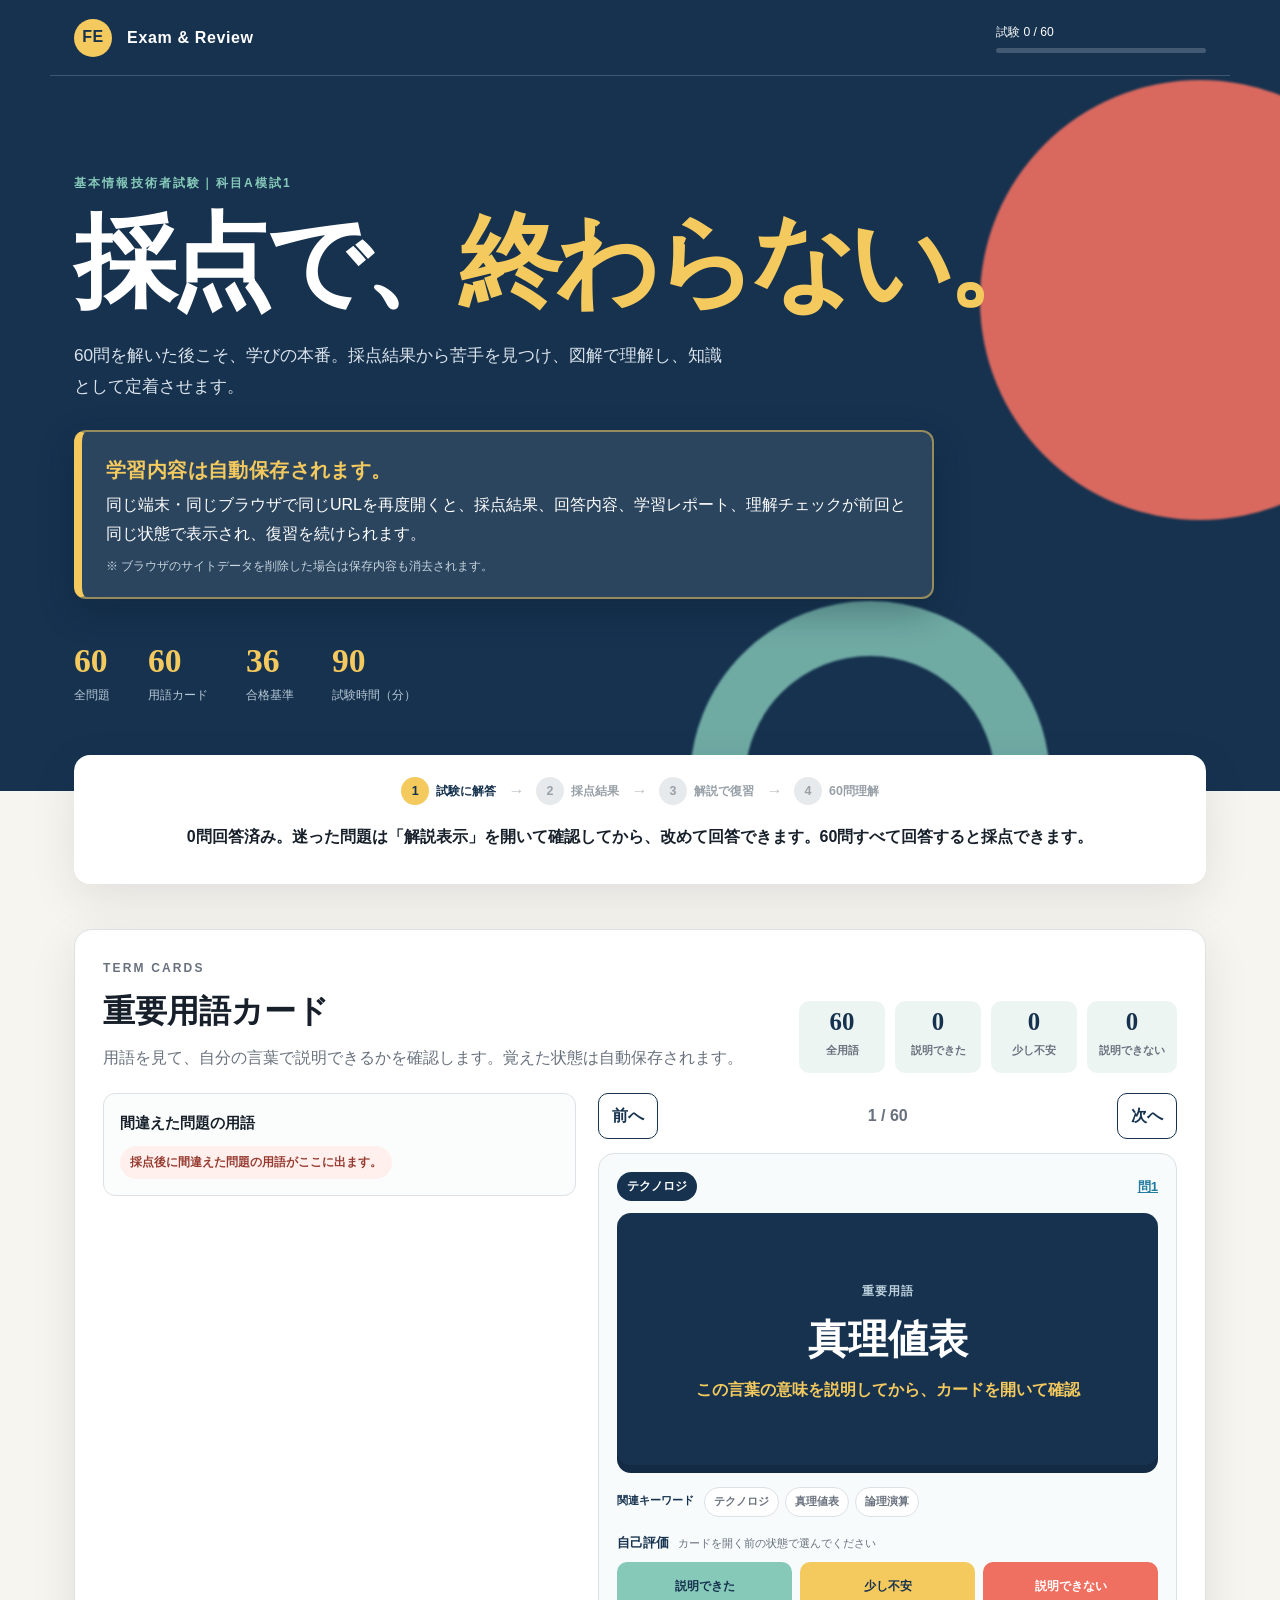
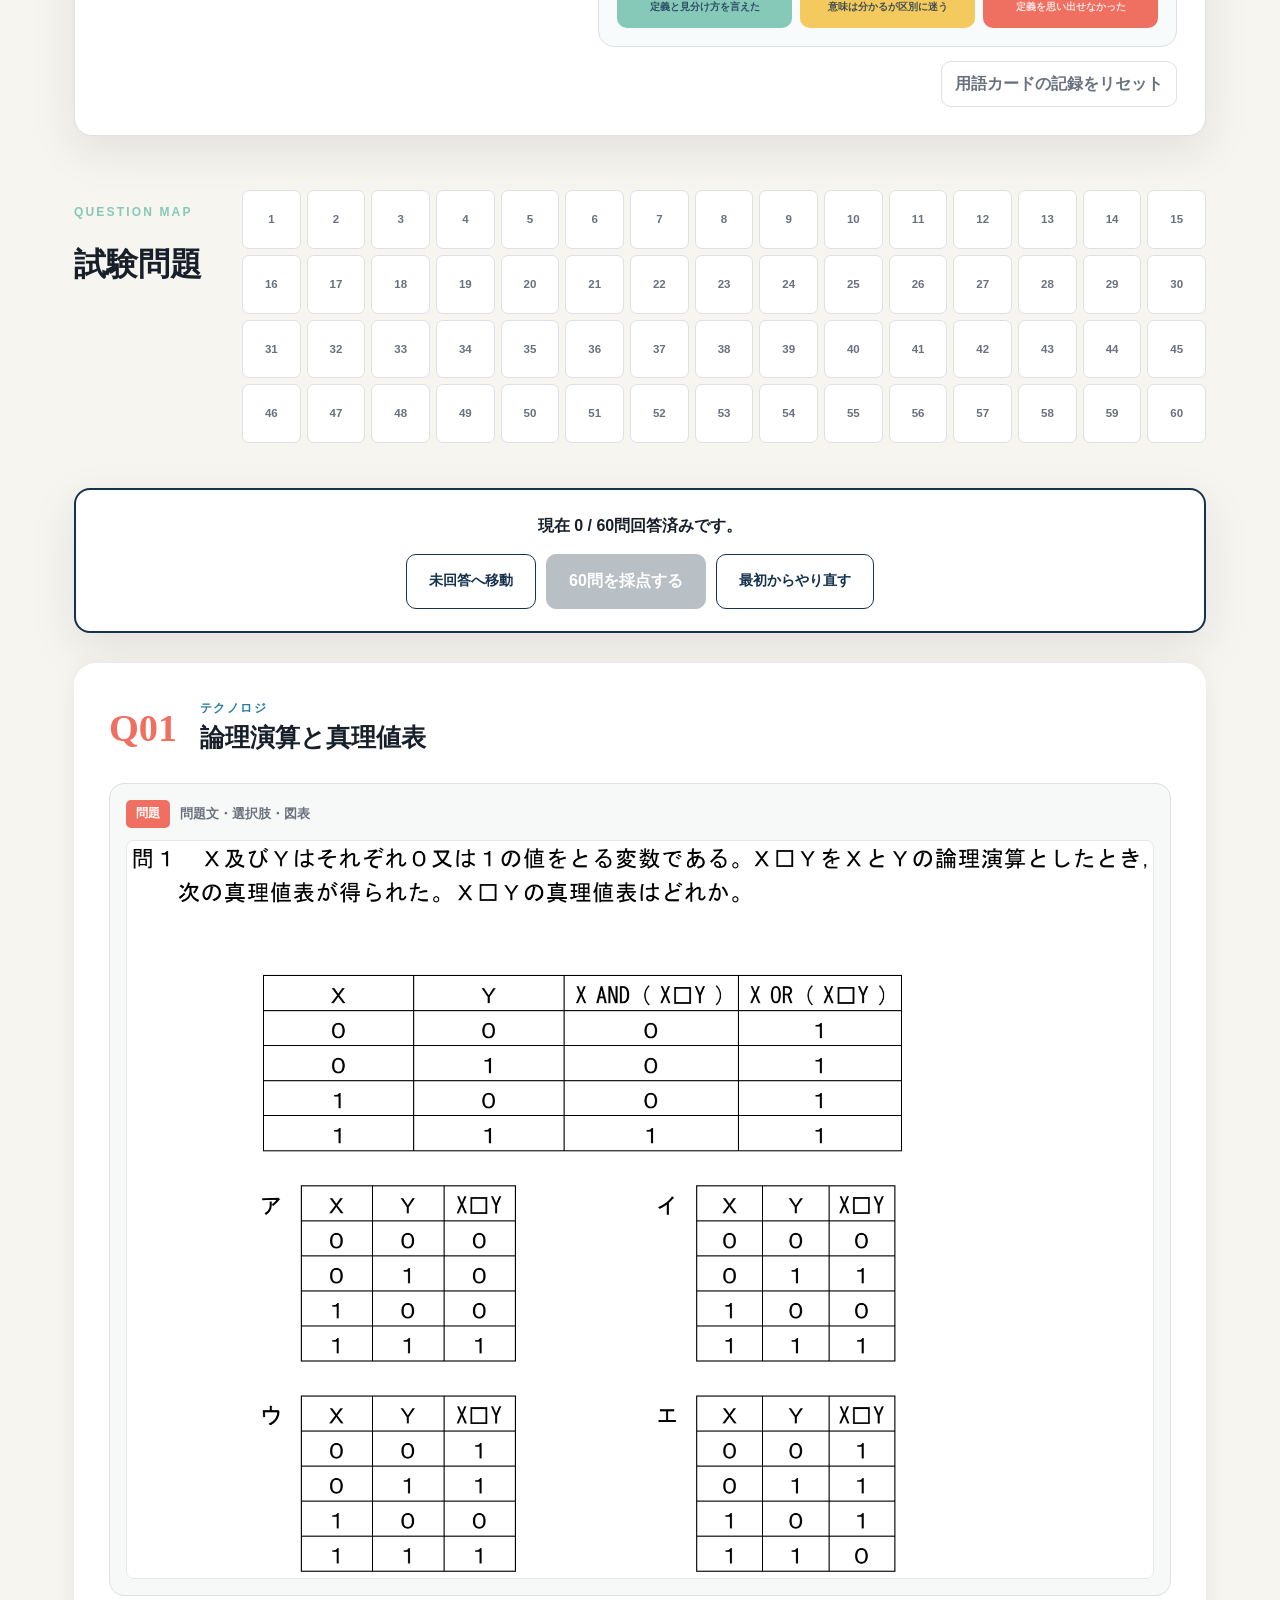
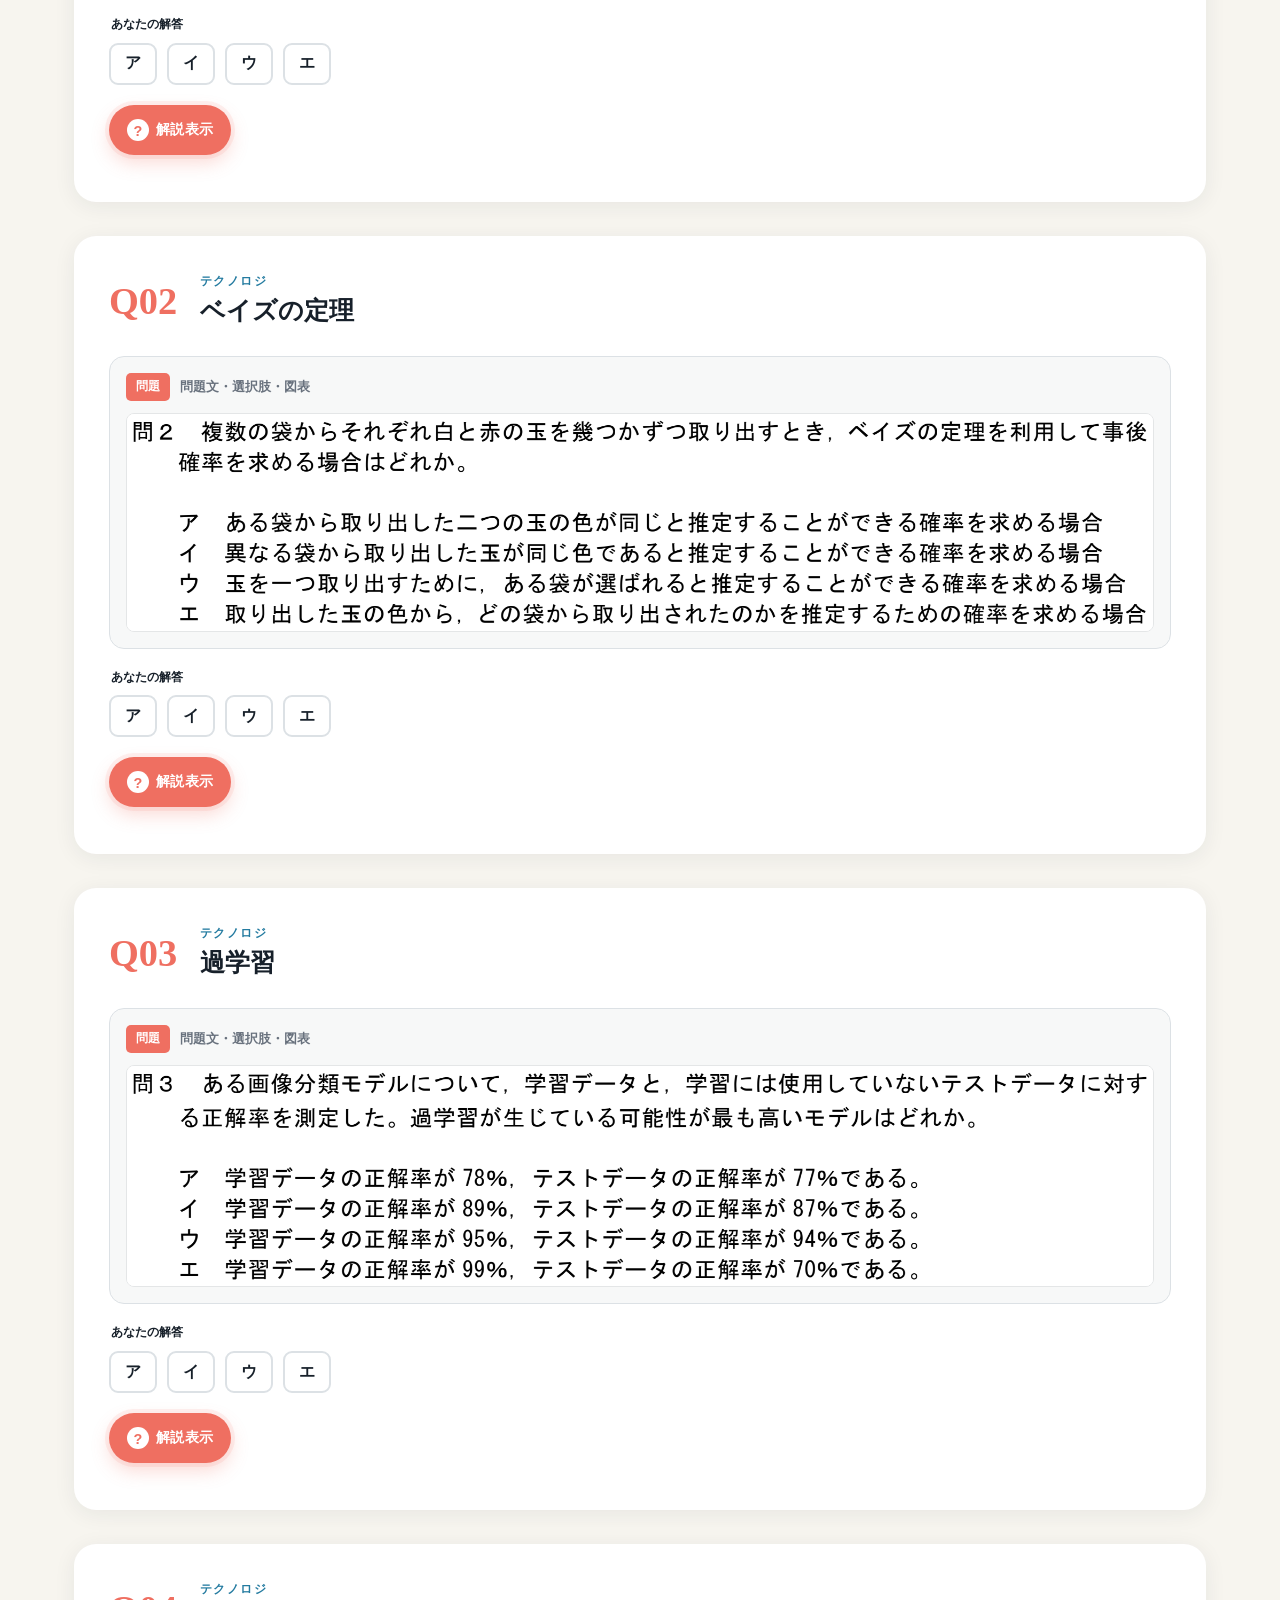
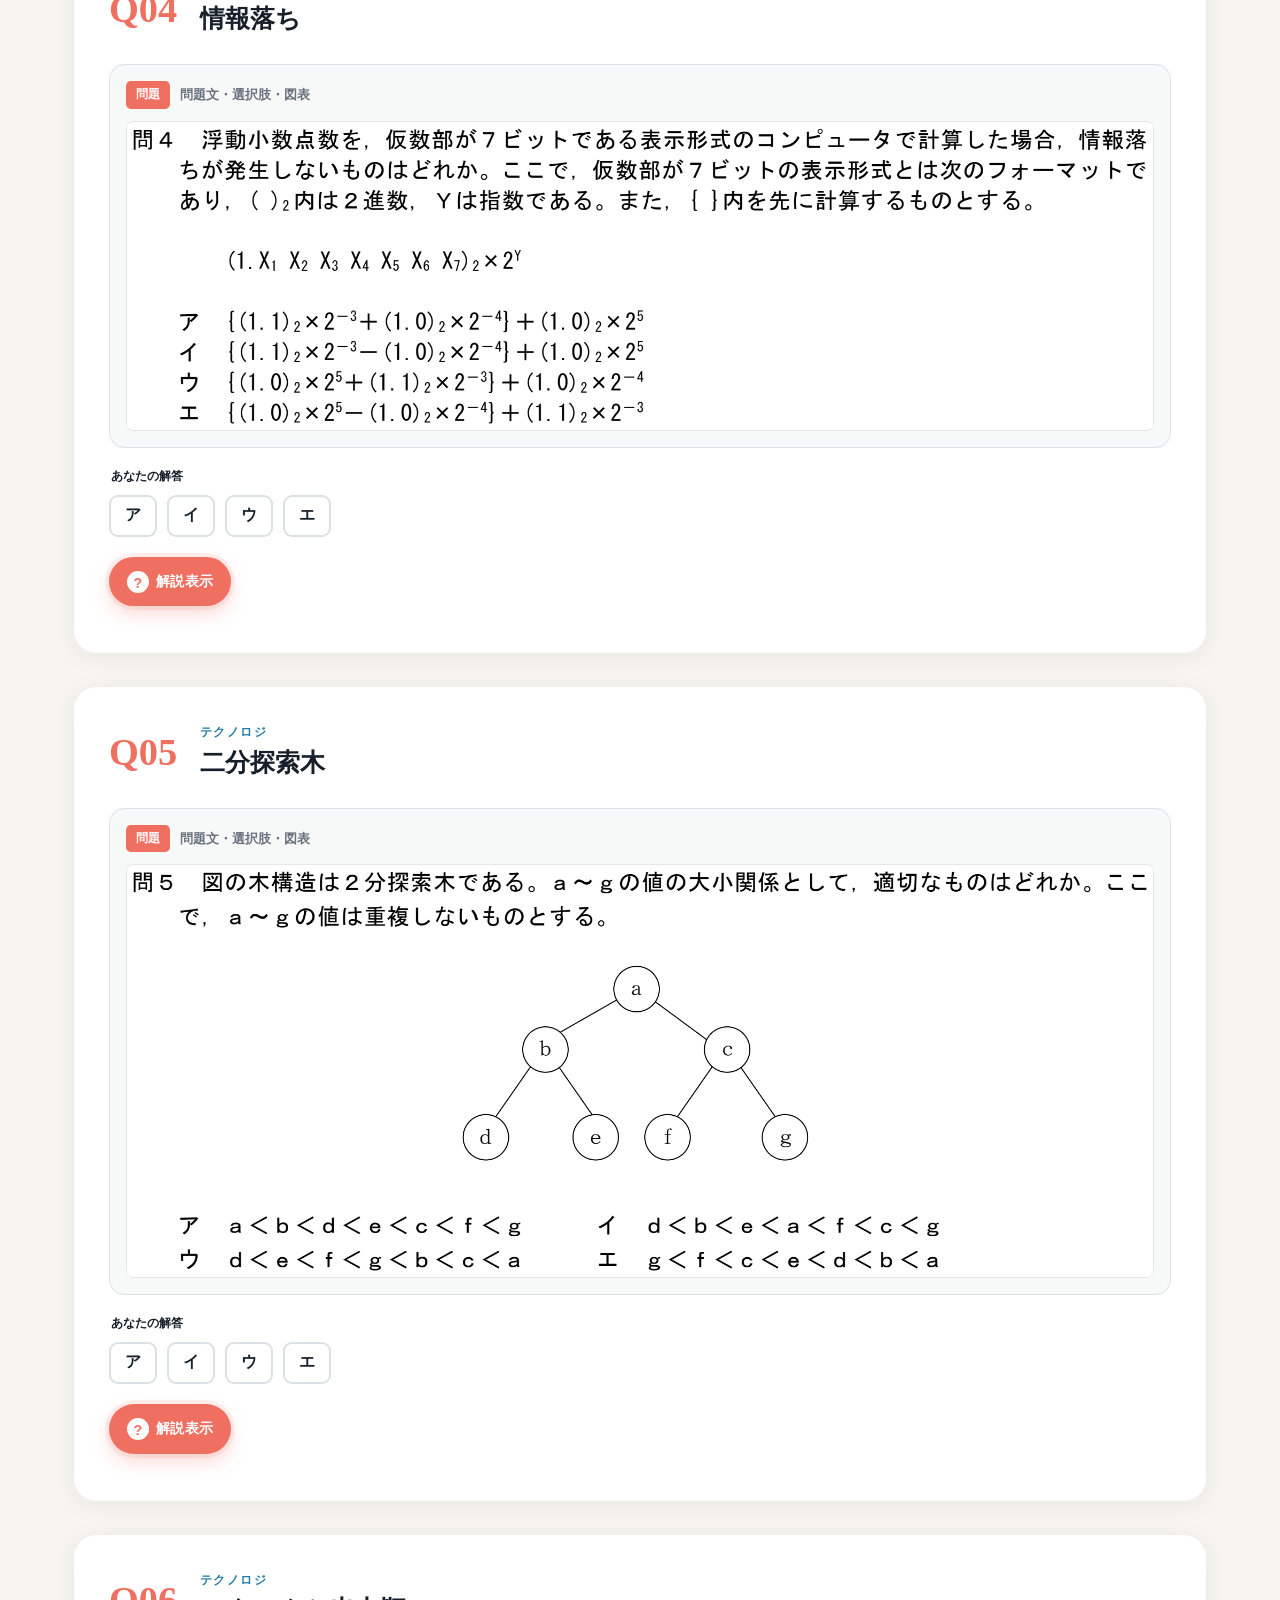
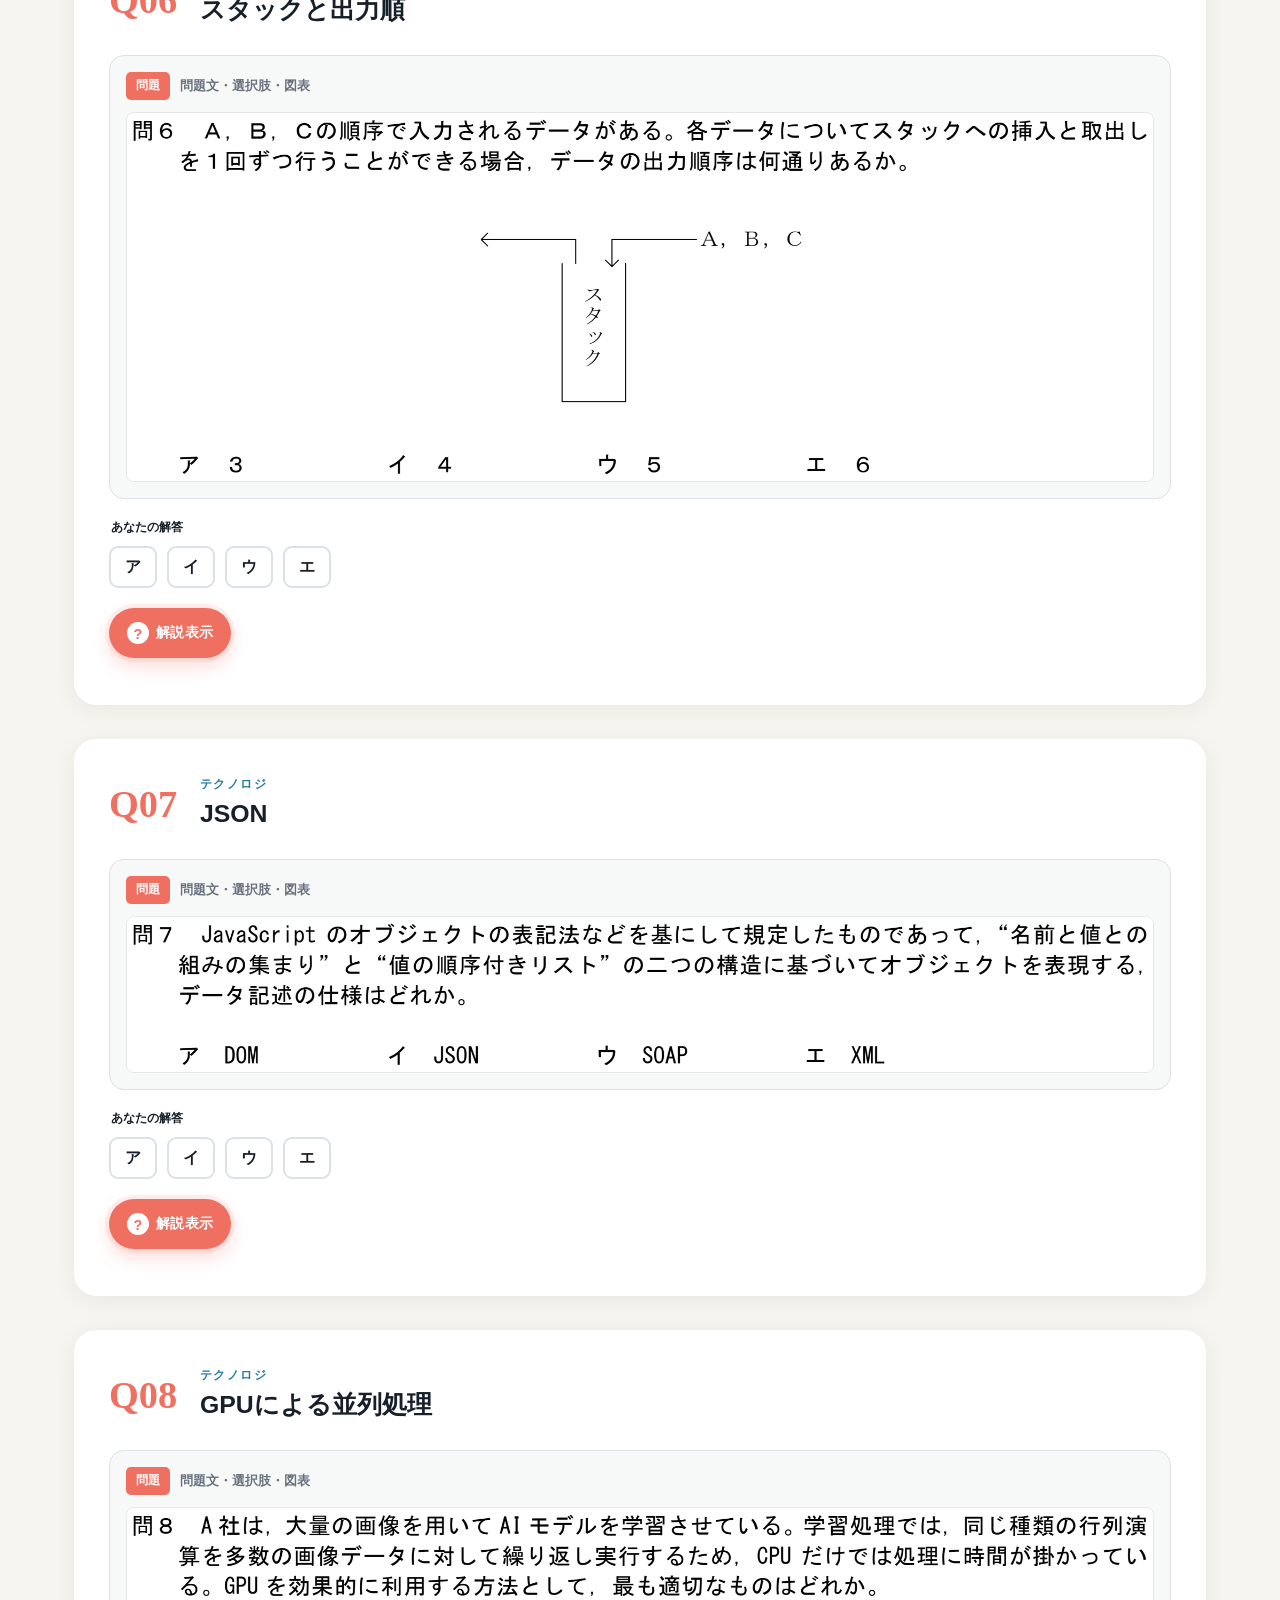
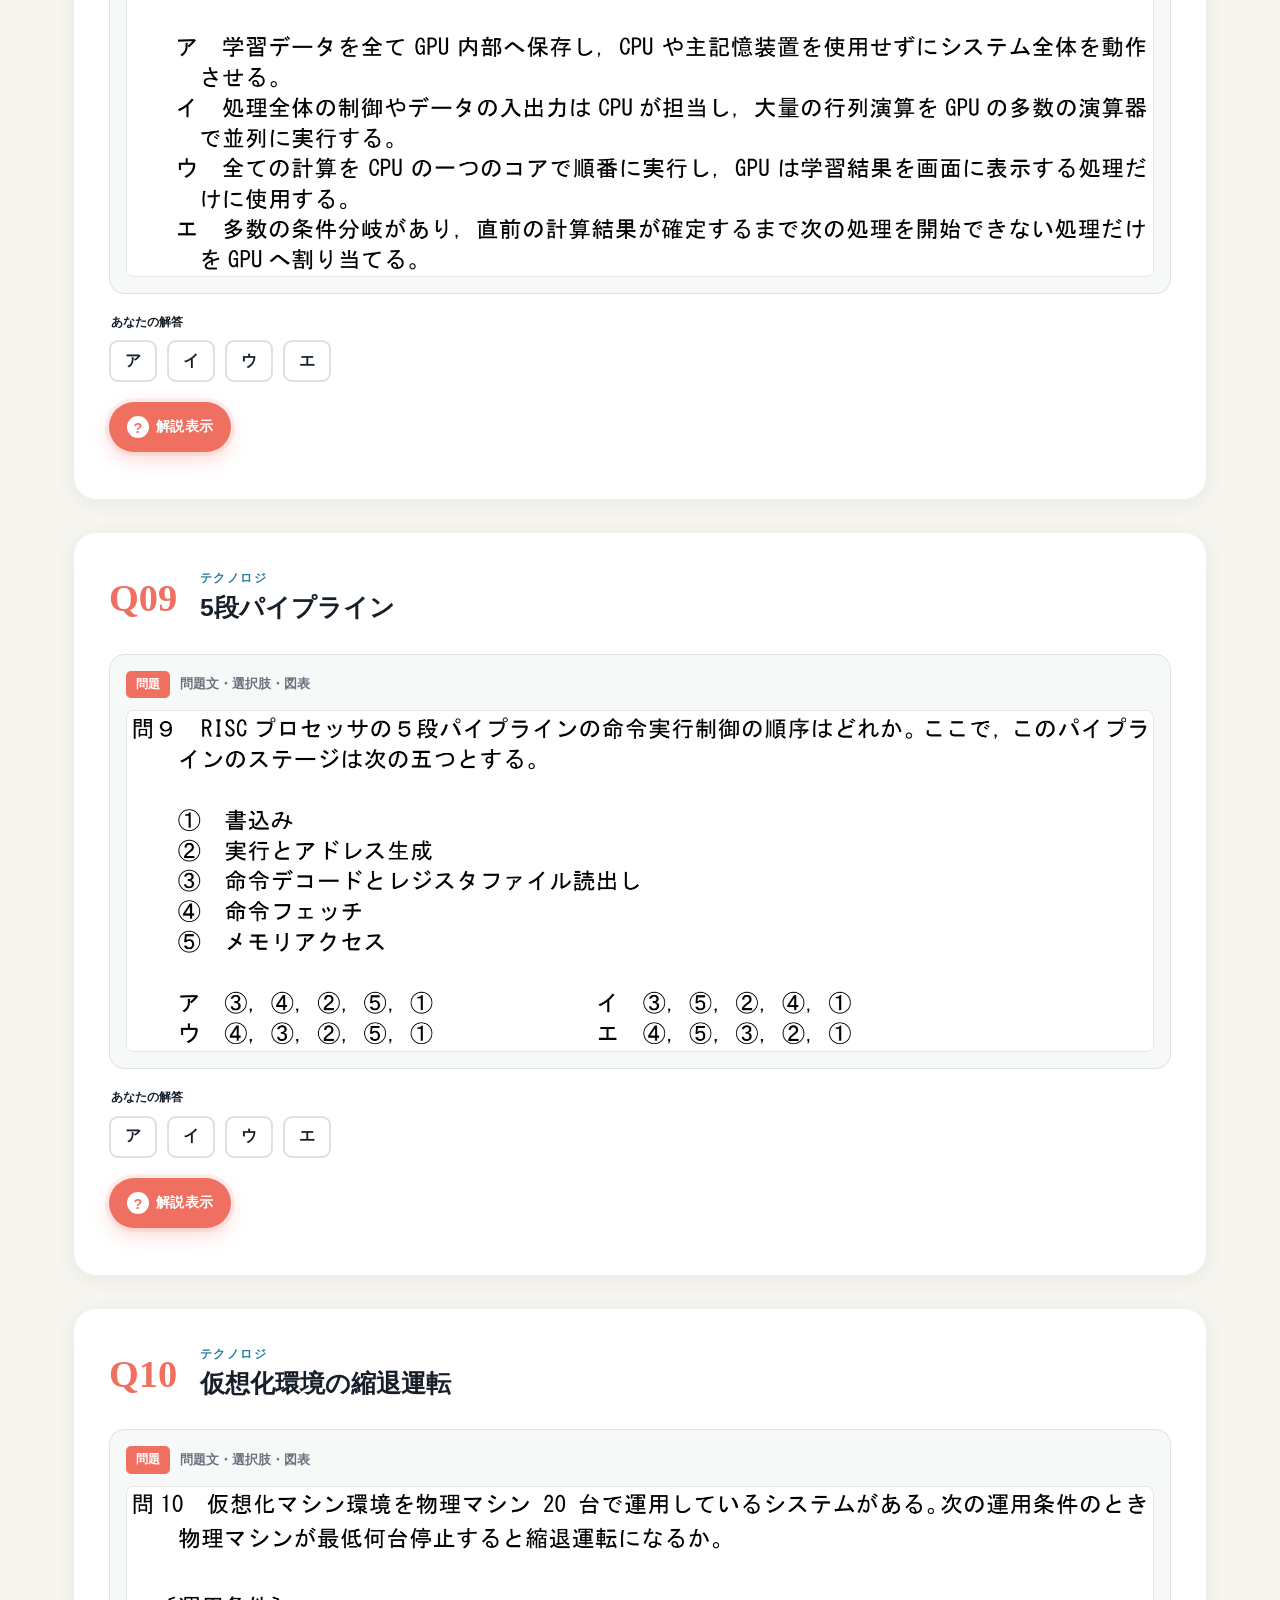
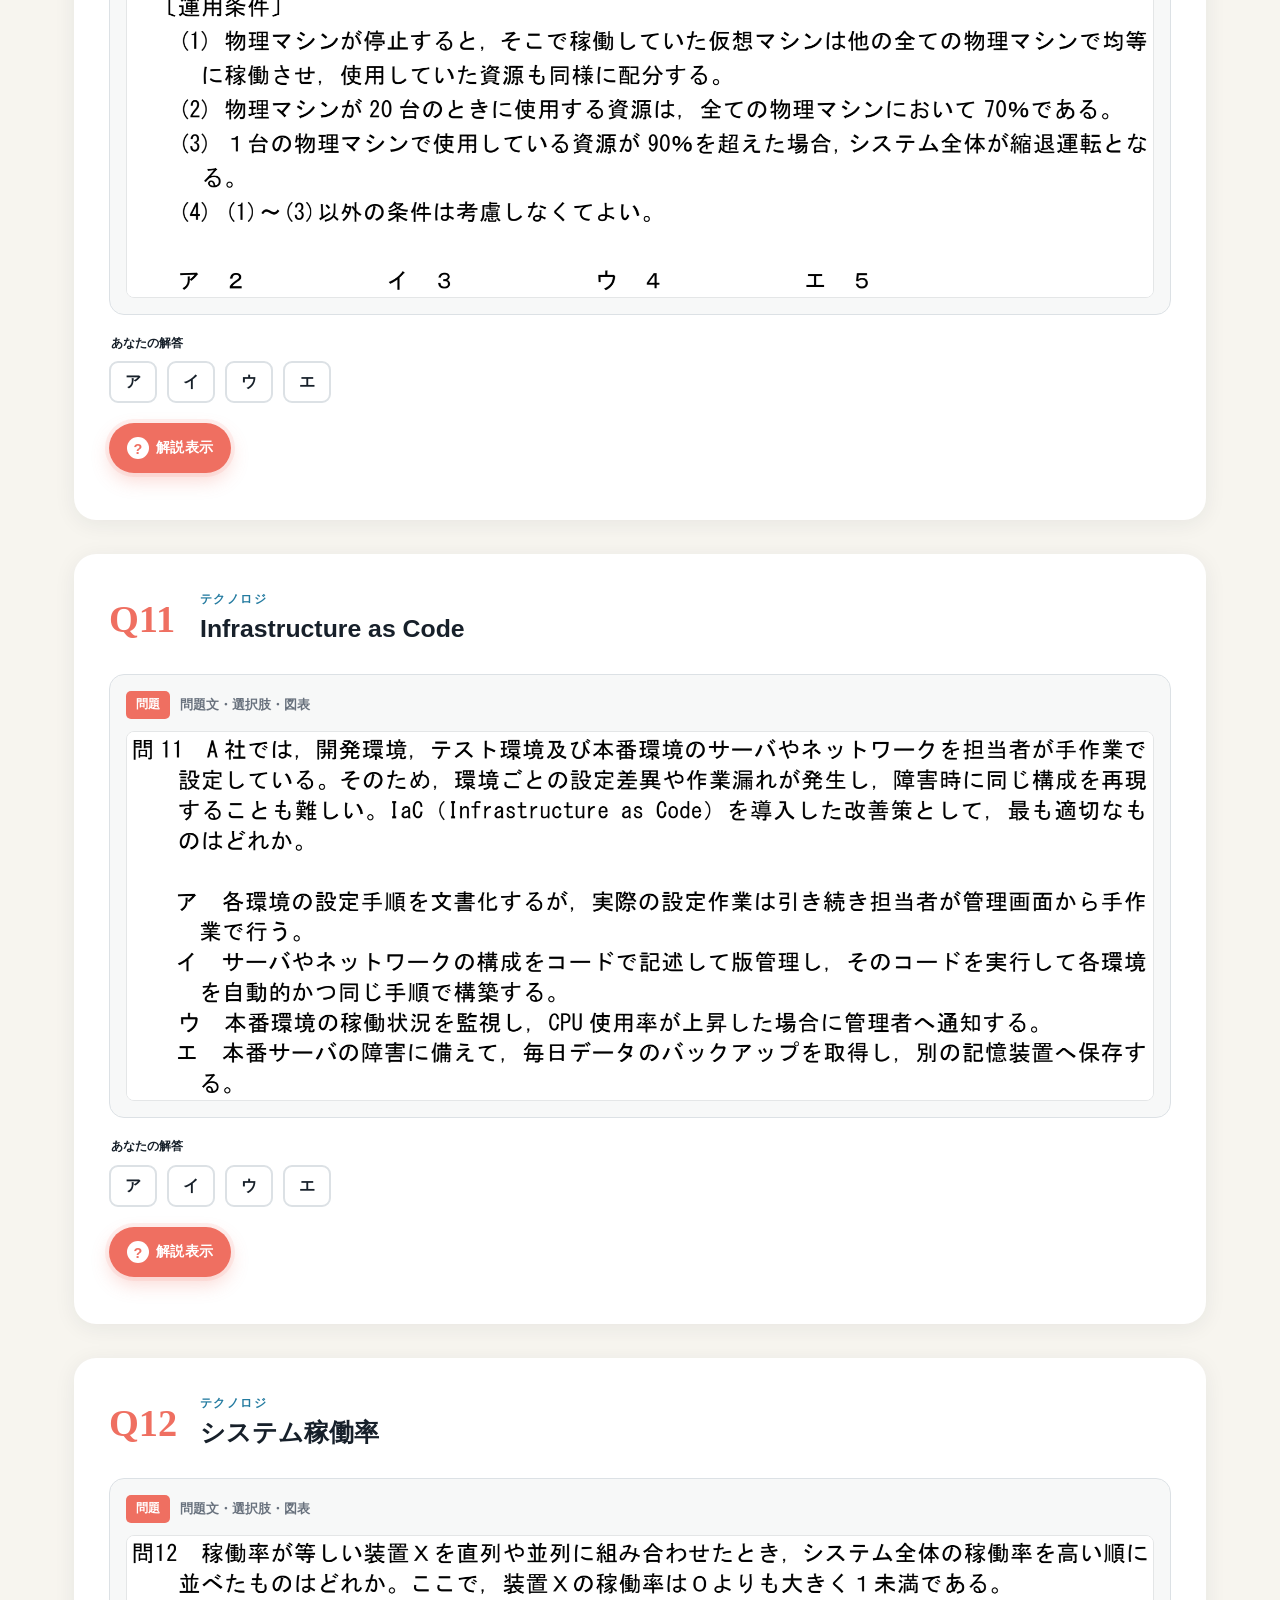
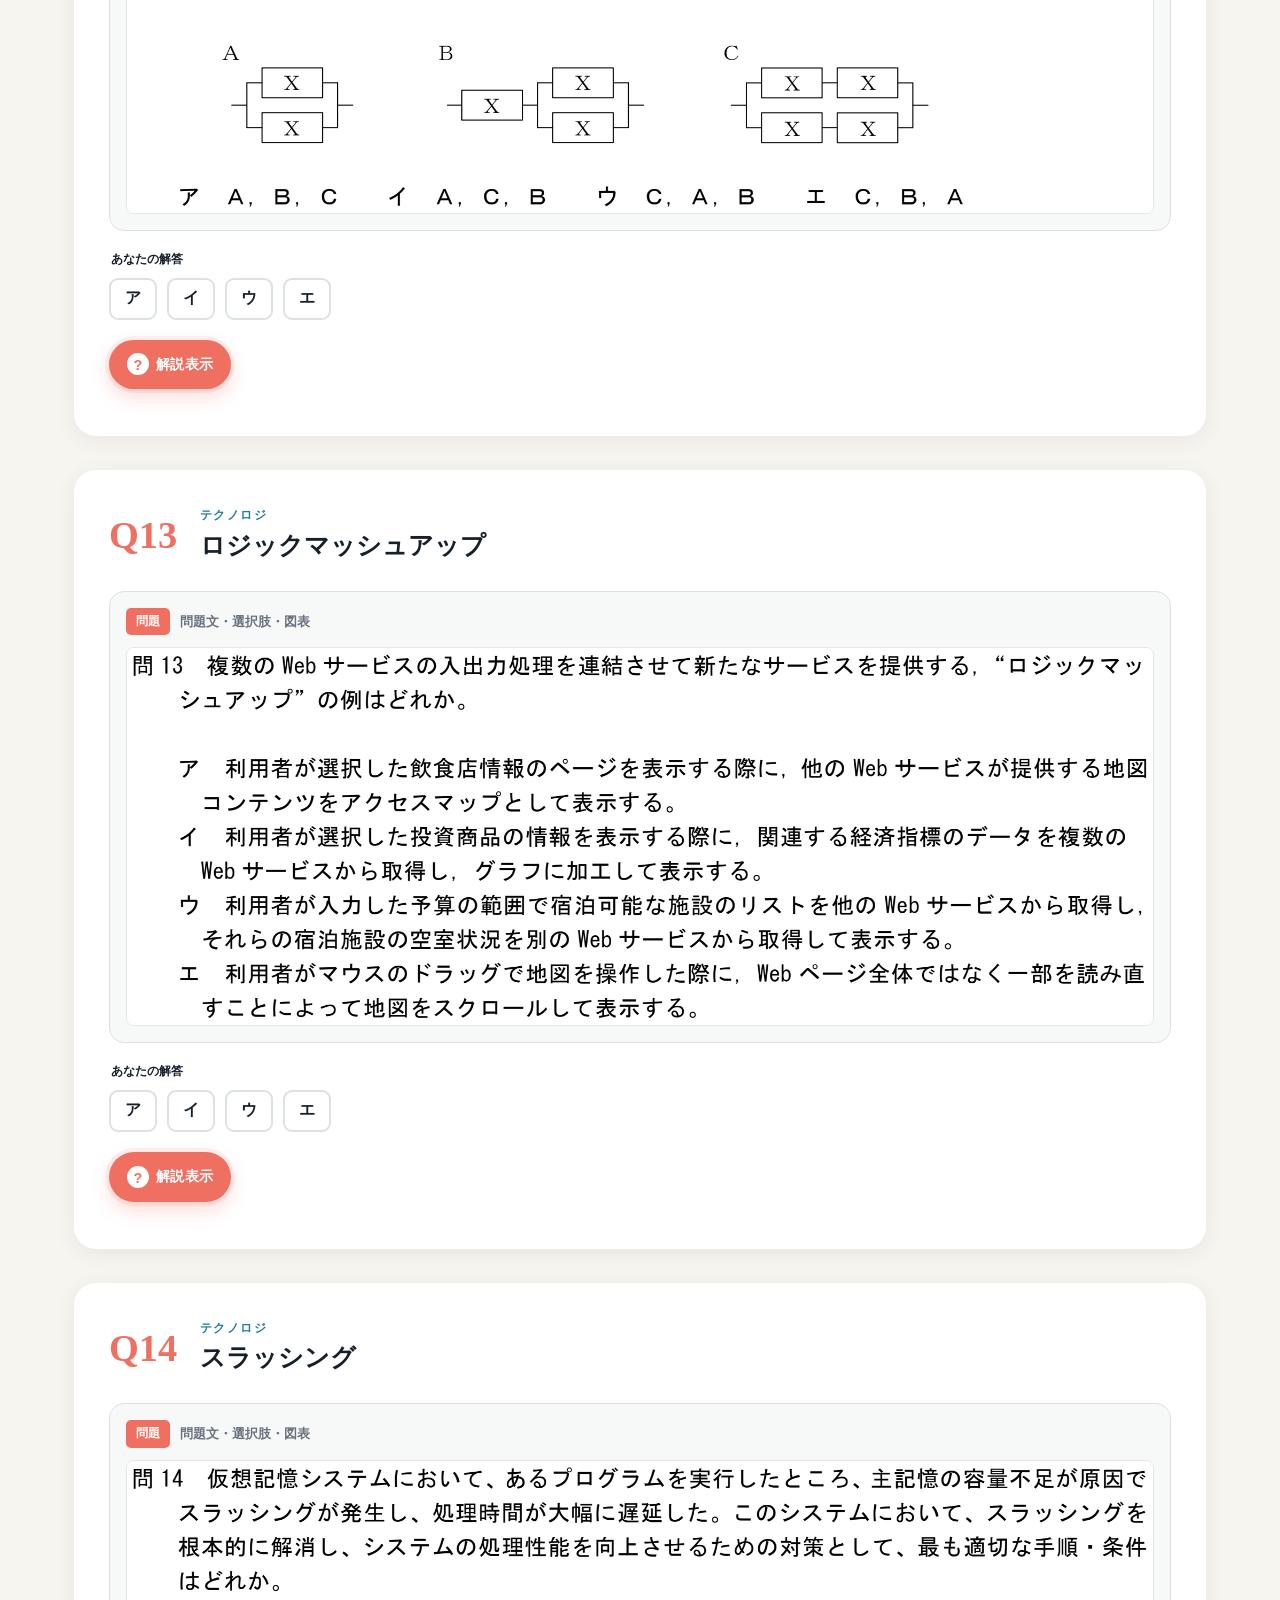
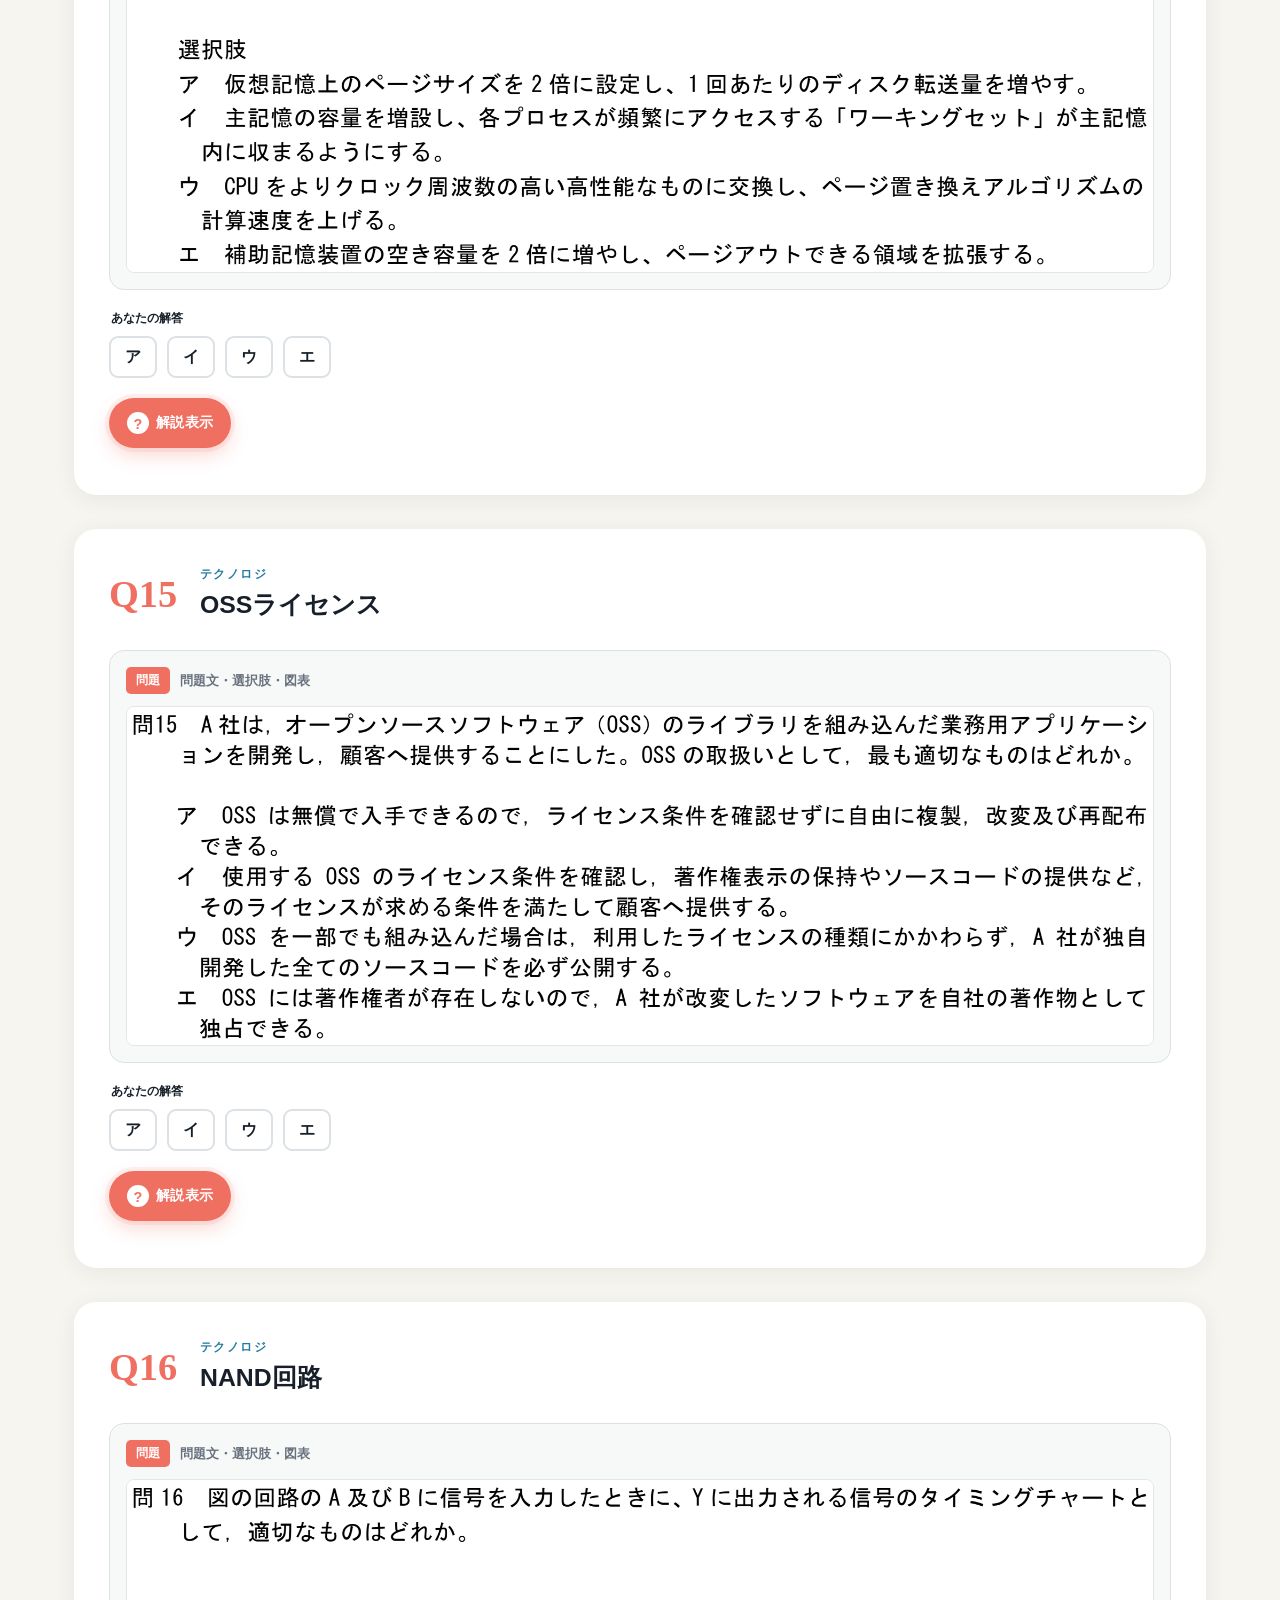
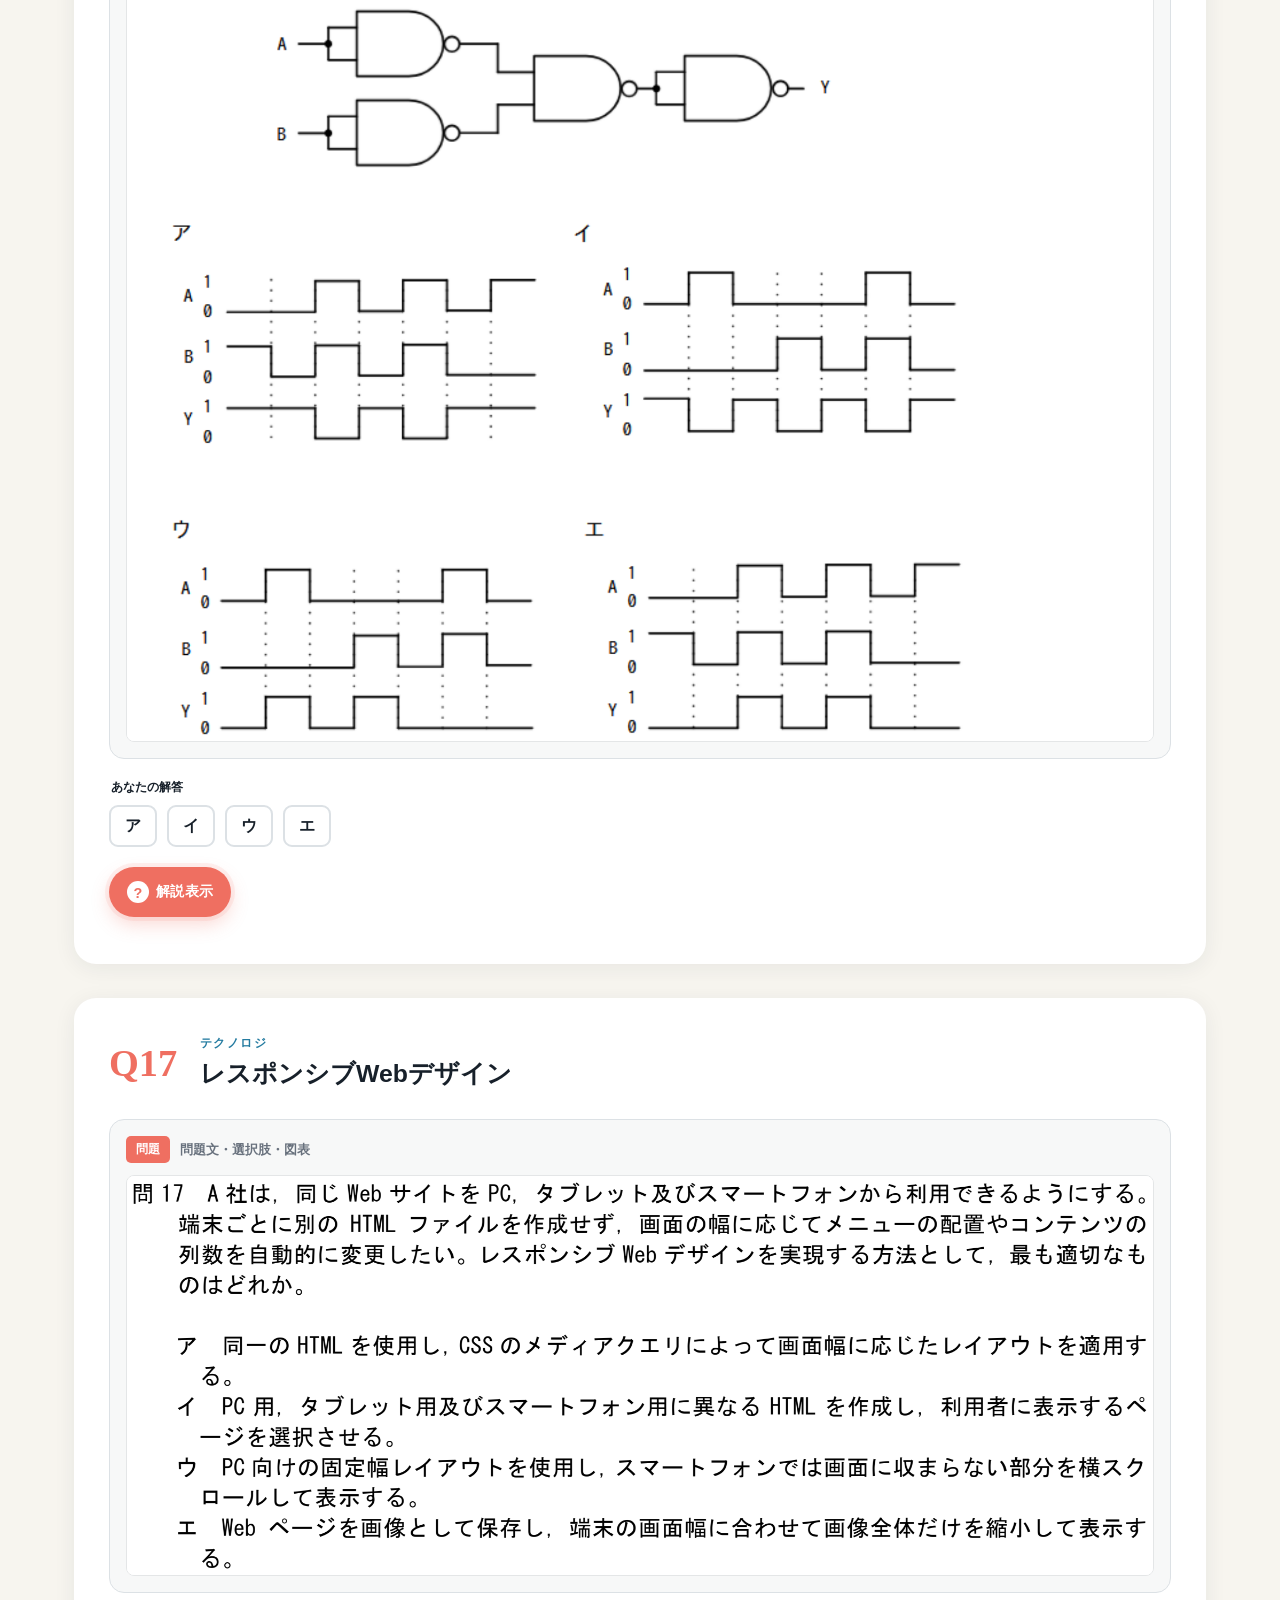
==== commit 5d166fe9: "Add files via upload" ====
--- a/index.html
+++ b/index.html
@@ -7,11 +7,11 @@
   <meta property="og:image" content="/og.png">
   <meta name="twitter:card" content="summary_large_image">
   <title>科目A模試1｜試験＆図解復習</title>
-  <link rel="stylesheet" href="styles.css?v=20260730-1">
-  <link rel="stylesheet" href="visuals.css?v=20260730-1">
-  <link rel="stylesheet" href="flow.css?v=20260730-1">
-  <link rel="stylesheet" href="report.css?v=20260730-1">
-  <link rel="stylesheet" href="terms.css?v=20260730-1">
+  <link rel="stylesheet" href="styles.css?v=kamoku-a-moshi-1">
+  <link rel="stylesheet" href="visuals.css?v=kamoku-a-moshi-1">
+  <link rel="stylesheet" href="flow.css?v=kamoku-a-moshi-1">
+  <link rel="stylesheet" href="report.css?v=kamoku-a-moshi-1">
+  <link rel="stylesheet" href="terms.css?v=kamoku-a-moshi-1">
 </head>
 <body>
   <header class="hero">
@@ -157,12 +157,12 @@
   <footer>
     <div class="footer-notes">
       <p>科目A模試1｜全60問・学習用図解解説</p>
-      <p class="source-note">正答・解説は配布された「FE科目A模試解説①.pdf」を基準に作成しました。出典・類題候補は、基本情報技術者試験の科目A公開問題・サンプル問題、修了試験問題情報、情報セキュリティマネジメント試験、応用情報技術者試験の公開問題へテーマ単位で照合しています。</p>
+      <p class="source-note">問題本文は提供された問題画像、正答・解説は「FE科目A模試解説①.pdf」を基準にしています。原資料に年度・試験区分・問番号の記載がない設問は原典未特定とし、公開問題サイトは出典候補ではなく復習用の関連問題群として案内しています。</p>
     </div>
     <div class="footer-links">
       <a href="#termLearning">重要用語カード</a>
       <a href="reference-map.html">参考問題対応表</a>
-      <a href="source-map.html">出典候補調査表</a>
+      <a href="source-map.html">出典・関連問題分析表</a>
       <a href="#top">ページ上部へ ↑</a>
     </div>
   </footer>
@@ -191,8 +191,9 @@
         <div class="card-grid">
           <div class="explanation">
             <h3>なぜこの答えになる？</h3>
-            <p class="summary"></p>
-            <ol class="reasoning"></ol>
+            <p class="summary"></p>
+            <ol class="reasoning"></ol>
+            <details class="pdf-detail"><summary>解説PDFに基づく詳しい説明</summary><div></div></details>
             <div class="trap"><h3>ひっかけポイント</h3><p></p></div>
           </div>
           <figure class="visual"><div class="diagram"></div><figcaption></figcaption></figure>
@@ -207,10 +208,10 @@
     <div><button id="cancelSubmit" type="button">戻る</button><button id="confirmSubmit" class="primary" type="button">採点する</button></div>
   </dialog>
 
-  <script src="questions.js?v=20260730-1"></script>
-  <script src="terms.js?v=20260730-1"></script>
-  <script src="app.js?v=20260730-1"></script>
-  <script src="terms-ui.js?v=20260730-1"></script>
-  <script src="learning.js?v=20260730-1"></script>
+  <script src="questions.js?v=kamoku-a-moshi-1"></script>
+  <script src="terms.js?v=kamoku-a-moshi-1"></script>
+  <script src="app.js?v=kamoku-a-moshi-1"></script>
+  <script src="terms-ui.js?v=kamoku-a-moshi-1"></script>
+  <script src="learning.js?v=kamoku-a-moshi-1"></script>
 </body>
 </html>
--- a/styles.css
+++ b/styles.css
@@ -0,0 +1,87 @@
+:root {
+  --ink:#17202a; --muted:#68717d; --paper:#f7f5ef; --card:#fff;
+  --navy:#16324f; --blue:#247ba0; --mint:#86c9b9; --coral:#ef6f61;
+  --yellow:#f4c95d; --line:#dce1e5; --shadow:0 14px 45px rgba(24,43,58,.10);
+}
+*{box-sizing:border-box}
+html{scroll-behavior:smooth}
+body{margin:0;background:var(--paper);color:var(--ink);font-family:"Yu Gothic","Hiragino Kaku Gothic ProN",Meiryo,sans-serif;line-height:1.8}
+button,input{font:inherit}
+.hero{background:var(--navy);color:#fff;min-height:570px;position:relative;overflow:hidden}
+.hero:before,.hero:after{content:"";position:absolute;border-radius:50%;filter:blur(1px)}
+.hero:before{width:440px;height:440px;background:var(--coral);right:-140px;top:80px;opacity:.9}
+.hero:after{width:250px;height:250px;border:55px solid var(--mint);right:230px;bottom:-170px;opacity:.8}
+.topbar{height:76px;max-width:1180px;margin:auto;padding:0 24px;display:flex;align-items:center;justify-content:space-between;position:relative;z-index:2;border-bottom:1px solid rgba(255,255,255,.18)}
+.brand{color:#fff;text-decoration:none;font-weight:800;letter-spacing:.04em}.brand span{display:inline-grid;place-items:center;background:var(--yellow);color:var(--navy);width:38px;height:38px;border-radius:50%;margin-right:10px}
+.progress-wrap{width:210px;font-size:.76rem}.progress{height:5px;background:#ffffff32;border-radius:9px;margin-top:5px;overflow:hidden}.progress i{display:block;height:100%;width:0;background:var(--yellow);transition:.3s}
+.hero-inner{max-width:1180px;margin:auto;padding:85px 24px;position:relative;z-index:1}
+.eyebrow,.section-kicker{font-size:.75rem;font-weight:800;letter-spacing:.18em;color:var(--mint)}
+h1{font-size:clamp(3rem,8vw,6.7rem);line-height:1.02;margin:.15em 0 .25em;letter-spacing:-.06em}h1 em{font-style:normal;color:var(--yellow)}
+.lead{max-width:650px;font-size:1.08rem;color:#dbe4ec}.save-note{max-width:860px;margin:28px 0 0;padding:20px 24px;border:2px solid #f4c95d88;border-left:8px solid var(--yellow);background:#ffffff18;border-radius:12px;color:#fff;font-size:1rem;line-height:1.8;box-shadow:0 12px 35px #081b2c55}.save-note strong{display:block;color:var(--yellow);font-size:1.25rem;letter-spacing:.02em;margin-bottom:3px}.save-note small{display:block;color:#c8d6df;font-size:.78rem;margin-top:6px}
+.hero-stats{display:flex;gap:38px;margin-top:45px}.hero-stats div{display:grid}.hero-stats strong{font:800 2.1rem/1 Georgia,serif;color:var(--yellow)}.hero-stats span{font-size:.72rem;color:#b9c9d5;margin-top:7px}
+main{max-width:1180px;margin:auto;padding:0 24px}
+.toolbar{position:sticky;top:10px;z-index:10;margin:-36px 0 50px;background:#fff;padding:18px;border-radius:16px;box-shadow:var(--shadow);display:flex;gap:12px;align-items:center;flex-wrap:wrap}
+.search{display:flex;align-items:center;gap:8px;border:1px solid var(--line);border-radius:10px;padding:8px 12px;flex:1;min-width:250px}.search input{border:0;outline:0;width:100%;background:transparent}
+.filters{display:flex;gap:6px;flex-wrap:wrap}.filters button{border:0;background:#edf1f3;color:#4d5964;border-radius:99px;padding:8px 13px;cursor:pointer;font-size:.78rem}.filters button.active{background:var(--navy);color:#fff}
+.toggle{font-size:.78rem;white-space:nowrap}.toggle input{accent-color:var(--coral)}
+.overview{display:flex;gap:40px;align-items:flex-start;margin-bottom:45px}.overview h2{font-size:2rem;margin:0}.question-map{display:grid;grid-template-columns:repeat(15,1fr);gap:6px;flex:1}
+.question-map a{display:grid;place-items:center;aspect-ratio:1;border-radius:7px;text-decoration:none;color:var(--muted);background:#fff;border:1px solid var(--line);font-size:.72rem;font-weight:700}.question-map a.done{background:var(--mint);color:var(--navy);border-color:transparent}.question-map a.hidden-map{opacity:.16}
+.questions{display:grid;gap:34px}.question-card{background:var(--card);border-radius:22px;padding:34px;box-shadow:0 4px 22px rgba(30,45,55,.07);scroll-margin-top:100px;border:1px solid transparent}.question-card.done{border-color:var(--mint)}
+.card-head{display:flex;align-items:center;gap:18px}.number{font:800 2.4rem/1 Georgia,serif;color:var(--coral);min-width:73px}.heading{flex:1}.meta{font-size:.72rem;color:var(--blue);font-weight:800;letter-spacing:.12em;margin:0}.heading h2{font-size:1.55rem;line-height:1.4;margin:.1em 0}.learn-btn{width:42px;height:42px;border-radius:50%;border:1px solid var(--line);background:#fff;color:#aab1b7;cursor:pointer;font-weight:bold}.done .learn-btn{background:var(--mint);border-color:var(--mint);color:var(--navy)}
+.problem-panel{margin:25px 0 18px;border:1px solid var(--line);background:#f7f8f8;border-radius:15px;padding:16px;position:relative}.problem-label{display:flex;align-items:center;gap:10px;margin-bottom:12px}.problem-label span{background:var(--coral);color:#fff;border-radius:5px;padding:3px 10px;font-weight:800;font-size:.75rem}.problem-label small{color:var(--muted);font-weight:700}.problem-panel>img{display:block;width:100%;height:auto;object-fit:contain;object-position:top;background:#fff;border-radius:8px;border:1px solid #e4e6e7}
+.answer-strip{margin:25px 0;background:var(--navy);color:#fff;border-radius:12px;padding:14px 18px;display:flex;align-items:center;gap:15px}.answer-strip span{font-size:.74rem;color:#bcd0dc}.answer-strip strong{font-size:1.6rem;color:var(--yellow);line-height:1}.answer-strip p{margin:0;font-weight:700}
+.card-grid{display:grid;grid-template-columns:1.15fr .85fr;gap:35px}.explanation h3{font-size:.84rem;letter-spacing:.08em;margin:0 0 7px}.summary{font-weight:700}.reasoning{padding-left:1.4em}.reasoning li{margin:.55em 0}.trap{margin-top:22px;border-left:4px solid var(--coral);padding:10px 16px;background:#fff7f5;border-radius:0 8px 8px 0}.trap p{margin:0;color:#5f5350;font-size:.9rem}
+.visual{margin:0;background:#edf5f3;border-radius:16px;padding:20px;min-height:300px;display:flex;flex-direction:column;justify-content:center}.visual figcaption{text-align:center;color:var(--muted);font-size:.76rem;margin-top:10px}
+.diagram{display:block;min-height:220px;width:100%;position:relative}.v-box{background:#fff;border:2px solid var(--navy);padding:13px;border-radius:10px;text-align:center;font-size:.78rem;font-weight:800;box-shadow:4px 4px 0 var(--mint)}.v-box.focus{background:var(--yellow)}.v-box.danger{box-shadow:4px 4px 0 var(--coral)}.v-arrow{display:grid;place-items:center;color:var(--coral);min-width:35px}.v-arrow i{font-size:1.7rem;font-style:normal;line-height:1}.v-arrow small{font-size:.62rem;color:var(--muted);white-space:nowrap}.v-flow{height:220px;display:flex;align-items:center;justify-content:center}.v-flow .v-box{max-width:120px}.v-compare{display:grid;grid-template-columns:1fr 32px 1fr;align-items:center;gap:8px;height:220px}.v-compare section{background:#fff5f3;border-top:5px solid var(--coral);border-radius:10px;padding:12px;height:175px}.v-compare section.good{background:#f3fbf8;border-color:var(--mint)}.v-compare h4{margin:0 0 8px;font-size:.82rem}.v-compare p{font-size:.7rem;margin:5px 0;padding:4px;background:#fff;border-radius:4px}.v-compare>b{text-align:center;font:700 .75rem Georgia;color:var(--muted)}.v-formula{height:220px;display:grid;place-content:center;text-align:center}.v-formula strong{font:800 1.2rem/1.5 Consolas,monospace;background:#fff;padding:18px;border-radius:10px;border-bottom:4px solid var(--yellow)}.v-formula span{font-size:.76rem;margin-top:12px;color:var(--muted)}
+.v-stack{height:220px;display:flex;flex-direction:column-reverse;justify-content:center;gap:3px}.v-stack div{background:hsl(calc(199 - var(--i)*7) 48% calc(38% + var(--i)*6%));color:#fff;padding:6px 12px;text-align:center;border-radius:4px;font-size:.68rem;font-weight:700}.v-cycle{height:220px;display:grid;grid-template-columns:repeat(2,1fr);gap:12px;align-content:center}.v-cycle div{background:#fff;padding:10px;border-radius:10px;display:flex;align-items:center;gap:8px;font-size:.7rem;font-weight:700;border:1px solid var(--line)}.v-cycle b{display:grid;place-items:center;border-radius:50%;width:25px;height:25px;background:var(--coral);color:#fff}.v-network{height:220px;position:relative}.v-network .hub{position:absolute;left:50%;top:50%;transform:translate(-50%,-50%);background:var(--yellow);z-index:2}.v-network .sat{position:absolute;background:#fff;border:1px solid var(--blue);border-radius:99px;padding:7px 11px;font-size:.68rem}.v-network .sat:after{content:"";position:absolute;width:70px;border-top:2px dashed var(--mint);transform-origin:left}.v-network .s1{top:10px;left:10px}.v-network .s1:after{transform:rotate(35deg);left:80%;top:100%}.v-network .s2{top:10px;right:10px}.v-network .s2:after{transform:rotate(145deg);left:0;top:100%}.v-network .s3{bottom:15px;left:8px}.v-network .s3:after{transform:rotate(-30deg);left:80%;top:0}.v-network .s4{bottom:15px;right:8px}.v-network .s4:after{transform:rotate(210deg);left:0;top:0}
+.source-figure{height:220px;position:relative;background:#fff;overflow:hidden;border-radius:10px;border:1px solid var(--line)}.source-figure span{position:absolute;z-index:2;top:8px;left:8px;background:var(--navy);color:#fff;border-radius:99px;padding:3px 10px;font-size:.62rem}.source-figure img{width:100%;height:100%;object-fit:contain}.precision{height:220px;display:grid;align-content:center;gap:22px}.precision div{display:grid;grid-template-columns:70px 1fr 100px;align-items:center;gap:8px;font-size:.7rem}.precision i{height:12px;background:var(--mint);border-radius:9px}.precision i.huge{width:100%;background:var(--navy)}.precision b{font-size:.68rem;color:var(--coral)}.wave{height:220px;text-align:center;font-size:.72rem}.wave svg{width:100%;height:175px}.wave path{fill:none;stroke:var(--navy);stroke-width:5}.wave circle{fill:var(--coral)}.wave line{stroke:var(--mint);stroke-width:2}.wave b{color:var(--coral)}.tree{height:220px;display:grid;place-items:center;position:relative}.tree b,.tree span,.tree i{display:grid;place-items:center;border:2px solid var(--navy);border-radius:50%;background:#fff;font-style:normal}.tree b{width:42px;height:42px;background:var(--yellow)}.tree>div{display:flex;justify-content:space-around;width:80%}.tree span{width:36px;height:36px}.tree i{width:30px;height:30px;font-size:.7rem}.tree small{color:var(--muted)}
+.timer-ring{width:165px;height:165px;border:18px solid var(--navy);border-right-color:var(--coral);border-radius:50%;margin:20px auto;position:relative}.timer-ring div{position:absolute;top:-30px;left:64px}.timer-ring span{position:absolute;background:#fff;padding:2px 5px;font-size:.62rem}.timer-ring span:nth-of-type(1){left:-55px;top:65px}.timer-ring span:nth-of-type(2){right:-53px;bottom:22px}.timer-ring i{position:absolute;text-align:center;inset:48px 0;font-size:.65rem;font-style:normal}.timer-ring b{position:absolute;white-space:nowrap;bottom:-42px;left:5px;font-size:.7rem}.stripe{height:220px;display:flex;gap:10px;align-items:center;justify-content:center;position:relative}.stripe>div{display:grid;gap:7px}.stripe b{background:var(--blue);color:#fff;padding:12px;border-radius:5px}.stripe div:nth-child(2) b{background:var(--coral)}.stripe div:nth-child(3) b{background:var(--mint);color:var(--navy)}.stripe span{position:absolute;bottom:8px;font-size:.7rem}.capacity,.dependency,.inherit,.snmp{height:220px;display:flex;align-items:center;justify-content:center;position:relative}.capacity strong,.dependency strong{position:absolute;bottom:10px;font-size:.72rem;color:var(--coral)}.bits{height:220px;display:flex;align-items:center;position:relative}.bits>div{height:85px;display:grid;place-content:center;text-align:center;background:var(--navy);color:#fff;border-right:2px solid #fff;font-size:.7rem}.bits>div+div{background:var(--coral)}.bits strong{display:block;font-size:1.2rem}.bits small{position:absolute;bottom:25px;right:10px}.ears{height:220px;display:flex;align-items:center;justify-content:space-between;text-align:center}.ears>span{font-size:2.5rem}.ears div{font-size:.7rem;border-bottom:3px dotted var(--coral)}.ears b{font-size:3rem}.ears em{position:absolute;bottom:12px;right:20px;font-size:.7rem;color:var(--blue)}.union{height:220px;display:grid;grid-template-columns:1fr 55px 1fr;align-items:center;text-align:center;position:relative}.union>div{display:grid;background:#fff;padding:8px;border-radius:7px}.union span{border-top:1px solid var(--line);font-size:.7rem}.union i{font-size:.68rem}.union strong{position:absolute;bottom:12px;width:100%;font-size:.7rem}.peer{height:220px;display:flex;align-items:center;justify-content:space-between}.peer span{background:#fff;padding:14px;border-radius:10px;font-size:.75rem}.peer b{text-align:center;color:var(--coral);border-bottom:3px dashed var(--mint)}.peer small{color:var(--muted)}.packet{height:220px;display:flex;align-items:center;justify-content:center}.packet span{height:75px;display:grid;place-content:center;text-align:center;background:#fff;border:1px solid var(--blue);padding:6px;font-size:.62rem}.packet .hot{background:var(--yellow)}.packet b{font-size:.62rem}.snmp{flex-wrap:wrap}.snmp .return{position:absolute;bottom:36px;color:var(--coral);font-size:.7rem}.broken{height:220px;display:flex;align-items:center;justify-content:space-between;text-align:center}.broken span{background:#fff;padding:15px;border-radius:10px;font-size:.72rem}.broken b{color:var(--coral);font-size:.68rem}.broken .danger{border:3px solid var(--coral)}.seesaw{height:220px;display:flex;align-items:center;justify-content:center;gap:10px;position:relative}.seesaw span{background:#fff;padding:13px;text-align:center;font-size:.7rem;border-radius:8px}.seesaw i{width:90px;border-top:8px solid var(--navy);transform:rotate(-10deg)}.seesaw strong{position:absolute;bottom:20px;font-size:.7rem}.gate{height:220px;display:grid;grid-template-columns:1fr 1fr 1fr;gap:7px;align-content:center;text-align:center}.gate div{background:#fff;padding:8px;border-radius:7px}.gate b{grid-column:1/-1;background:var(--navy);color:#fff;padding:7px}.gate span{font-size:.65rem;border:1px solid var(--mint);padding:5px}.gate em{grid-column:1/-1;color:var(--coral);font-weight:bold;font-size:.7rem}.escape{height:220px;display:grid;place-content:center;text-align:center;gap:8px}.escape code{background:#fff;padding:9px;color:var(--coral)}.escape b{font-size:.7rem}.escape span{font-size:.65rem}.inherit>div:last-child{display:grid;gap:12px}.services,.components{height:220px;display:grid;grid-template-columns:repeat(2,1fr);gap:10px;align-content:center}.services div,.components span{background:#fff;border-left:5px solid var(--coral);padding:13px;text-align:center;border-radius:6px;font-size:.72rem;font-weight:700}.services span,.components b{font-size:.63rem;text-align:center;color:var(--blue)}.classes{height:220px;display:flex;align-items:center}.classes div{padding:35px 7px;text-align:center;font-size:.68rem}.classes .bad{flex:1;background:#ffe9e5}.classes .good{flex:2;background:#dff4ed;border:3px solid var(--mint)}.backlog{height:220px;display:grid;align-content:center;gap:7px}.backlog span{background:#fff;padding:9px;border-radius:6px;font-size:.68rem}.backlog b{display:inline-grid;place-items:center;width:22px;height:22px;background:var(--coral);color:#fff;border-radius:50%;margin-right:7px}.backlog em{text-align:right;font-size:.65rem}.baseline{height:220px;display:grid;grid-template-columns:repeat(3,1fr);align-content:center;text-align:center;gap:6px}.baseline span{background:#fff;padding:10px;font-size:.66rem}.baseline b,.baseline div{grid-column:1/-1}.baseline b{background:var(--navy);color:#fff;padding:9px}.baseline div{font-size:.7rem}.matrix{height:190px;width:230px;margin:15px auto;display:grid;grid-template-columns:repeat(2,1fr);position:relative}.matrix div{display:grid;place-items:center;background:#dff4ed;border:2px solid #fff}.matrix .hot{background:var(--coral);color:#fff}.matrix b{position:absolute;left:-55px;top:80px;transform:rotate(-90deg);font-size:.65rem}.matrix span{position:absolute;bottom:-25px;right:10px;font-size:.65rem}.venn{height:220px;display:flex;align-items:center;justify-content:center;position:relative}.venn span{width:145px;height:145px;border-radius:50%;display:grid;place-items:center;background:#247ba0aa;color:#fff;font-weight:bold}.venn span+span{margin-left:-35px;background:#ef6f61aa}.venn b{position:absolute;text-align:center;background:var(--yellow);border-radius:50%;padding:16px}.bsc{height:220px;display:grid;grid-template-columns:1fr 1fr;gap:8px;align-content:center}.bsc div{background:#fff;padding:12px;text-align:center;font-size:.7rem;border-radius:7px}.bsc .hot{background:var(--yellow);box-shadow:inset 0 0 0 3px var(--coral)}.cannibal{height:220px;display:flex;align-items:center;justify-content:space-between;position:relative}.cannibal div{background:#fff;padding:15px;border-radius:8px;font-size:.7rem}.cannibal i{font-size:.65rem;color:var(--coral)}.cannibal b{position:absolute;bottom:20px;width:100%;text-align:center;font-size:.68rem}.rpa{height:220px;display:flex;align-items:center;justify-content:space-between;text-align:center}.rpa div{background:#fff;padding:12px;border-radius:7px;width:32%}.rpa span{font-weight:bold}.rpa p{font-size:.62rem}.rpa b{background:var(--yellow);border-radius:50%;padding:20px 8px}.harvest{height:220px;display:grid;grid-template-columns:repeat(3,1fr);gap:8px;align-content:center;text-align:center}.harvest span{background:#fff;padding:9px;border-radius:7px}.harvest b,.harvest em{grid-column:1/-1}.harvest b{background:var(--navy);color:#fff;padding:8px}.harvest em{font-size:.7rem}.source details img{background:#fff}
+.source{margin-top:28px;border-top:1px solid var(--line);padding-top:18px}.source summary{cursor:pointer;color:var(--blue);font-size:.85rem;font-weight:700}.source img{width:100%;margin-top:18px;border:1px solid var(--line)}
+.empty{text-align:center;padding:70px;color:var(--muted)}
+footer{max-width:1180px;margin:80px auto 0;padding:30px 24px 55px;border-top:1px solid #cfd4d7;display:flex;justify-content:space-between;gap:24px;align-items:flex-start;color:var(--muted);font-size:.78rem}footer a{color:var(--blue);white-space:nowrap}.footer-notes{max-width:820px}.footer-notes p{margin:0 0 8px}.source-note{line-height:1.8}.footer-links{display:flex;gap:14px;flex-wrap:wrap;justify-content:flex-end}
+.pdf-detail{margin-top:20px;border:1px solid var(--line);border-radius:10px;background:#f8fbfd}.pdf-detail summary{cursor:pointer;padding:12px 16px;color:var(--blue);font-weight:700}.pdf-detail div{padding:0 16px 16px;white-space:pre-wrap;line-height:1.8;font-size:.9rem;color:#37434a}
+@media(max-width:820px){.hero{min-height:520px}.hero:before{opacity:.45}.topbar{height:68px}.progress-wrap{width:120px}.hero-stats{gap:20px}.toolbar{top:5px}.overview{display:block}.question-map{grid-template-columns:repeat(10,1fr);margin-top:18px}.card-grid{grid-template-columns:1fr}.question-card{padding:24px}.visual{min-height:250px}}
+@media(max-width:520px){.hero-inner{padding-top:65px}.lead{font-size:.95rem}.hero-stats{justify-content:space-between}.toolbar{margin-top:-25px}.filters{max-height:82px;overflow:auto}.question-map{grid-template-columns:repeat(8,1fr)}.number{font-size:1.8rem;min-width:52px}.heading h2{font-size:1.2rem}.learn-btn{width:36px;height:36px}.answer-strip{align-items:flex-start}.card-head{gap:10px}.question-card{padding:20px 16px}}
+
+/* 科目A模試1 question-image fit overrides */
+.questions,
+.question-card,
+.question-card > *,
+.card-head,
+.heading,
+.problem-panel,
+.answer-input,
+.explain-toggle,
+.review-content {
+  max-width: 100%;
+  min-width: 0;
+  box-sizing: border-box;
+}
+.question-card {
+  width: 100%;
+  overflow: hidden;
+}
+.problem-panel {
+  overflow-x: auto;
+}
+.problem-panel > img {
+  max-width: 100%;
+  height: auto;
+}
+@media (max-width: 760px) {
+  body {
+    overflow-x: hidden;
+  }
+  .card-head {
+    flex-wrap: wrap;
+  }
+  .heading {
+    flex-basis: calc(100% - 78px);
+  }
+  .answer-input {
+    grid-template-columns: repeat(2, minmax(0, 1fr));
+  }
+  .explain-toggle {
+    white-space: normal;
+  }
+}
--- a/visuals.css
+++ b/visuals.css
@@ -70,3 +70,11 @@
 .v-detail-main>.pareto{width:100%;min-height:280px}
 @media(max-width:680px){.v-detail{grid-template-columns:1fr!important}.v-detail-main{min-height:240px}.v-detail-main>*{min-height:240px!important}}
 .memory-card{position:relative;overflow:hidden;padding:13px 14px 12px 48px;border:2px solid #efc14b;border-radius:12px;background:linear-gradient(135deg,#fff9dc,#fff 72%);box-shadow:0 5px 0 #ead996}.memory-card:before{content:"!";position:absolute;left:12px;top:15px;display:grid;place-items:center;width:27px;height:27px;border-radius:50%;background:var(--yellow);color:var(--navy);font-weight:1000}.memory-card small{display:block;color:#9a6500;font-size:.58rem;font-weight:900;letter-spacing:.12em}.memory-card strong{display:block;margin-top:2px;color:var(--navy);font-size:.82rem;line-height:1.45}.memory-card p{margin:4px 0 0;color:#675c42;font-size:.65rem;line-height:1.45}.v-detail-main{position:relative;background-image:radial-gradient(circle at 14px 14px,rgba(23,105,170,.10) 2px,transparent 2.5px);background-size:28px 28px}.v-detail-main:before{content:"VISUAL NOTE";position:absolute;z-index:2;left:10px;top:10px;padding:3px 8px;border-radius:999px;background:rgba(18,53,99,.08);color:var(--navy);font:800 .52rem/1.4 Consolas,monospace;letter-spacing:.12em}.pv-node{box-shadow:0 5px 0 rgba(18,53,99,.12)}.pv-node.accent{box-shadow:0 5px 0 rgba(239,111,97,.22)}.pv-hub,.pv-ribbon{width:100%;min-height:280px;padding:32px 22px 20px;display:grid;place-content:center;gap:18px;text-align:center}.pv-hub>strong{justify-self:center;display:grid;place-items:center;width:112px;height:112px;padding:12px;border:7px double var(--blue);border-radius:50%;background:#fff;color:var(--navy);font-size:.78rem}.pv-hub>div{display:flex;justify-content:center;gap:8px;flex-wrap:wrap}.pv-hub span{position:relative;padding:9px 11px;border:2px solid var(--navy);border-radius:8px;background:#fff;font-size:.65rem;font-weight:900}.pv-hub span:before{content:"";position:absolute;left:50%;top:-18px;height:16px;border-left:2px dashed var(--blue)}.pv-hub span.accent{background:var(--yellow);border-color:var(--coral)}.pv-hub p,.pv-ribbon p{margin:0;color:var(--muted);font-size:.68rem;font-weight:800}.pv-ribbon{grid-template-columns:repeat(auto-fit,minmax(90px,1fr));align-items:stretch}.pv-ribbon section{position:relative;min-height:90px;padding:20px 9px 10px;border-radius:10px;background:#fff;border-bottom:6px solid var(--blue);display:grid;place-items:center}.pv-ribbon section:not(:last-of-type):after{content:"›";position:absolute;right:-15px;top:27px;z-index:2;color:var(--coral);font-size:1.7rem;font-weight:900}.pv-ribbon i{position:absolute;top:-11px;left:50%;transform:translateX(-50%);display:grid;place-items:center;width:25px;height:25px;border-radius:50%;background:var(--navy);color:#fff;font-style:normal;font-size:.62rem;font-weight:900}.pv-ribbon b{font-size:.68rem}.pv-ribbon p{grid-column:1/-1}@media(max-width:680px){.pv-ribbon{grid-template-columns:1fr 1fr}.pv-ribbon section:not(:last-of-type):after{display:none}}
+.pv-matrix,.pv-branch,.pv-process,.pv-stack,.pv-meters,.pv-percent,.pv-scatter,.pv-cycle{width:100%;min-height:280px;padding:32px 20px 18px;display:grid;place-content:center;gap:12px;text-align:center}.pv-matrix{grid-template-columns:repeat(2,minmax(100px,1fr))}.pv-matrix span{padding:11px;border:2px solid var(--blue);border-radius:9px;background:#fff;font-size:.65rem;font-weight:900}.pv-matrix span.accent{background:var(--yellow);border-color:var(--coral)}.pv-matrix b,.pv-matrix p{grid-column:1/-1}.pv-matrix p,.pv-branch p,.pv-process p,.pv-stack p,.pv-meters p,.pv-percent p,.pv-scatter p{margin:0;color:var(--muted);font-size:.67rem;font-weight:800}
+.pv-branch>strong{justify-self:center;padding:12px 22px;border:3px solid var(--navy);border-radius:999px;background:var(--yellow);font-size:.78rem}.pv-branch>div{display:flex;justify-content:center;gap:9px;flex-wrap:wrap}.pv-branch span{position:relative;min-width:82px;padding:10px;border:2px solid var(--blue);border-radius:8px;background:#fff;font-size:.63rem;font-weight:900}.pv-branch span:before{content:"";position:absolute;left:50%;top:-12px;height:10px;border-left:2px solid var(--blue)}.pv-branch span.accent{border-color:var(--coral);background:#fff4cf}.pv-branch>b{color:var(--coral)}
+.pv-process{grid-template-columns:repeat(auto-fit,minmax(78px,1fr));align-items:center}.pv-process section{position:relative;min-height:86px;padding:19px 7px 8px;border:2px solid var(--blue);border-radius:10px;background:#fff;display:grid;place-content:center}.pv-process section:not(:last-of-type):after{content:"→";position:absolute;right:-15px;top:31px;z-index:3;color:var(--coral);font-weight:1000}.pv-process section.accent{background:var(--yellow);border-color:var(--coral)}.pv-process i{position:absolute;top:-10px;left:8px;width:23px;height:23px;display:grid;place-items:center;border-radius:50%;background:var(--navy);color:#fff;font:900 .6rem/1 sans-serif}.pv-process b{font-size:.63rem}.pv-process>strong,.pv-process>p{grid-column:1/-1}.pv-process>strong{color:var(--coral)}
+.pv-stack{grid-template-columns:1fr auto 1fr;align-items:center}.pv-stack .push,.pv-stack .pile{display:flex;flex-direction:column;gap:5px}.pv-stack span{padding:8px;border:2px solid var(--blue);background:#fff;font-size:.65rem;font-weight:900}.pv-stack .pile span{border-radius:5px}.pv-stack .pile span.accent{background:var(--yellow);border-color:var(--coral)}.pv-stack>i{font-style:normal;color:var(--coral);font-weight:900}.pv-stack>b,.pv-stack>p{grid-column:1/-1}
+.pv-meters section,.pv-percent section{display:grid;grid-template-columns:120px 1fr 55px;align-items:center;gap:8px}.pv-meters section>b,.pv-percent section>b{font-size:.65rem}.pv-meters section>i,.pv-percent section>i{height:18px;border-radius:999px;background:#dbe5ec;overflow:hidden}.pv-meters em,.pv-percent em{display:block;height:100%;background:linear-gradient(90deg,var(--blue),var(--coral))}.pv-meters strong{font-size:.7rem}.pv-meters h4,.pv-percent>strong{margin:5px 0;color:var(--coral)}
+.pv-scatter svg{width:100%;max-height:205px}.pv-scatter line{stroke:var(--navy);stroke-width:3}.pv-scatter .trend{stroke:var(--coral);stroke-width:4;stroke-dasharray:8 6}.pv-scatter circle{fill:var(--blue);stroke:#fff;stroke-width:2}.pv-scatter strong{color:var(--coral)}
+.pv-cycle{position:relative;min-height:300px;place-content:center}.pv-cycle:before{content:"";position:absolute;left:50%;top:50%;width:170px;height:170px;border:7px dashed var(--blue);border-radius:50%;transform:translate(-50%,-50%)}.pv-cycle span{position:absolute;left:calc(50% - 48px);top:calc(50% - 24px);width:96px;padding:8px;border:2px solid var(--navy);border-radius:999px;background:#fff;font-size:.62rem;font-weight:900;transform:rotate(var(--r)) translateY(-112px) rotate(calc(-1 * var(--r)))}.pv-cycle b{z-index:2;padding:9px 12px;border-radius:9px;background:var(--yellow)}.pv-cycle strong{position:absolute;bottom:18px;left:12%;width:76%;color:var(--coral);font-size:.68rem}
+@media(max-width:680px){.pv-process{grid-template-columns:1fr 1fr}.pv-process section:not(:last-of-type):after{display:none}.pv-stack{grid-template-columns:1fr}.pv-stack>b,.pv-stack>p{grid-column:1}.pv-meters section,.pv-percent section{grid-template-columns:90px 1fr 45px}.pv-cycle{transform:scale(.88)}}
